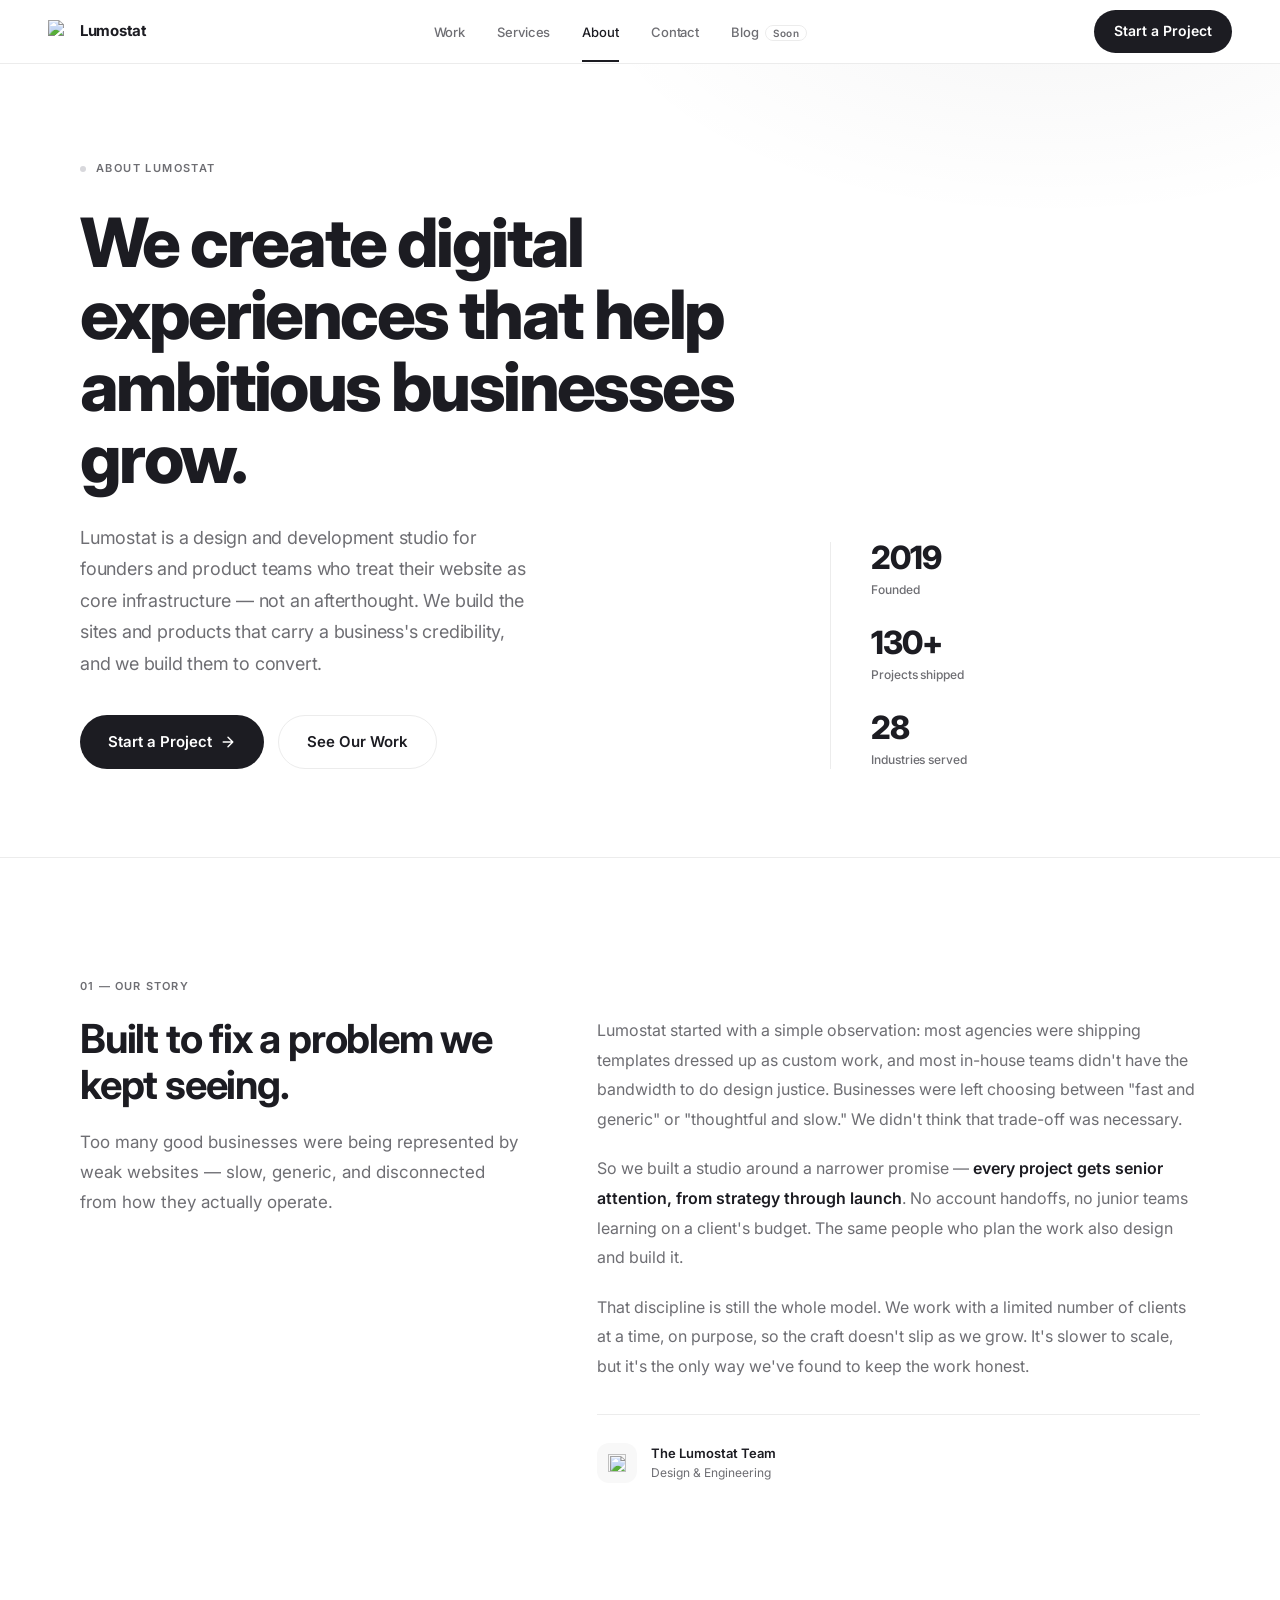
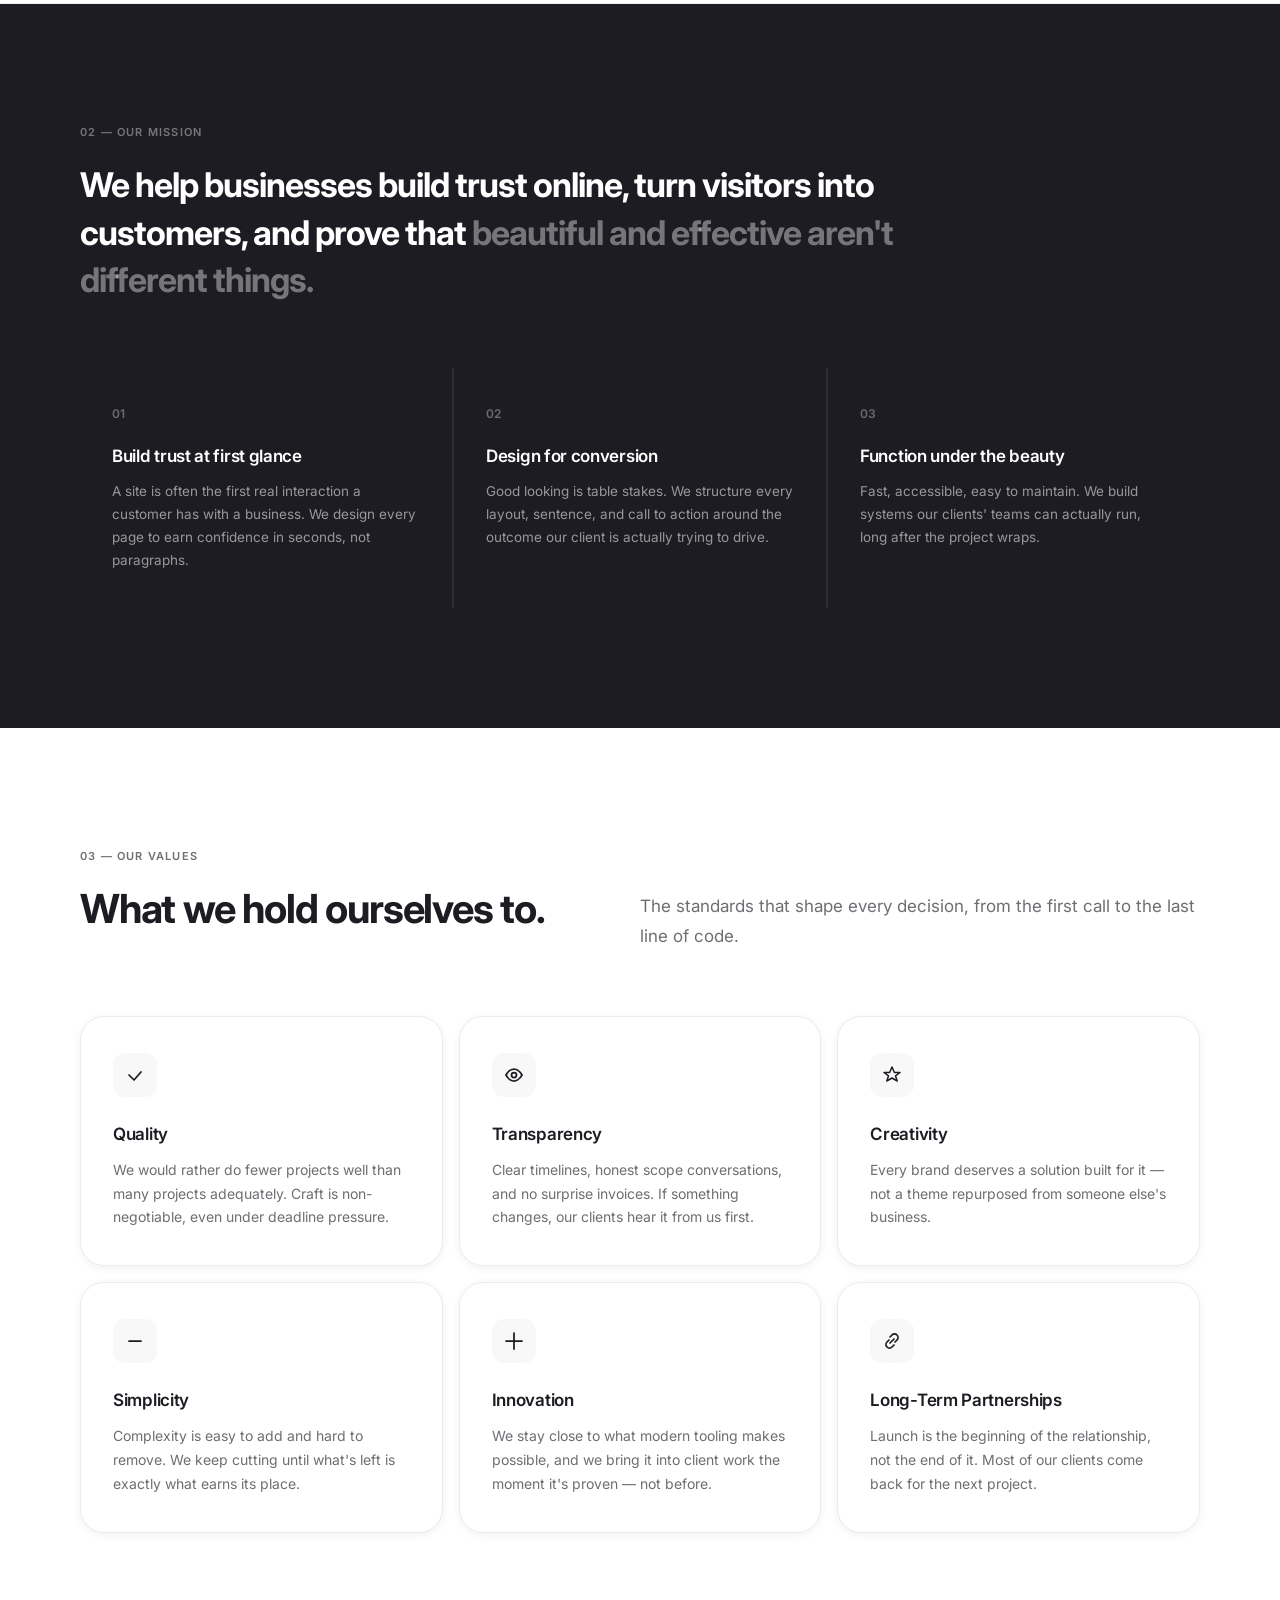
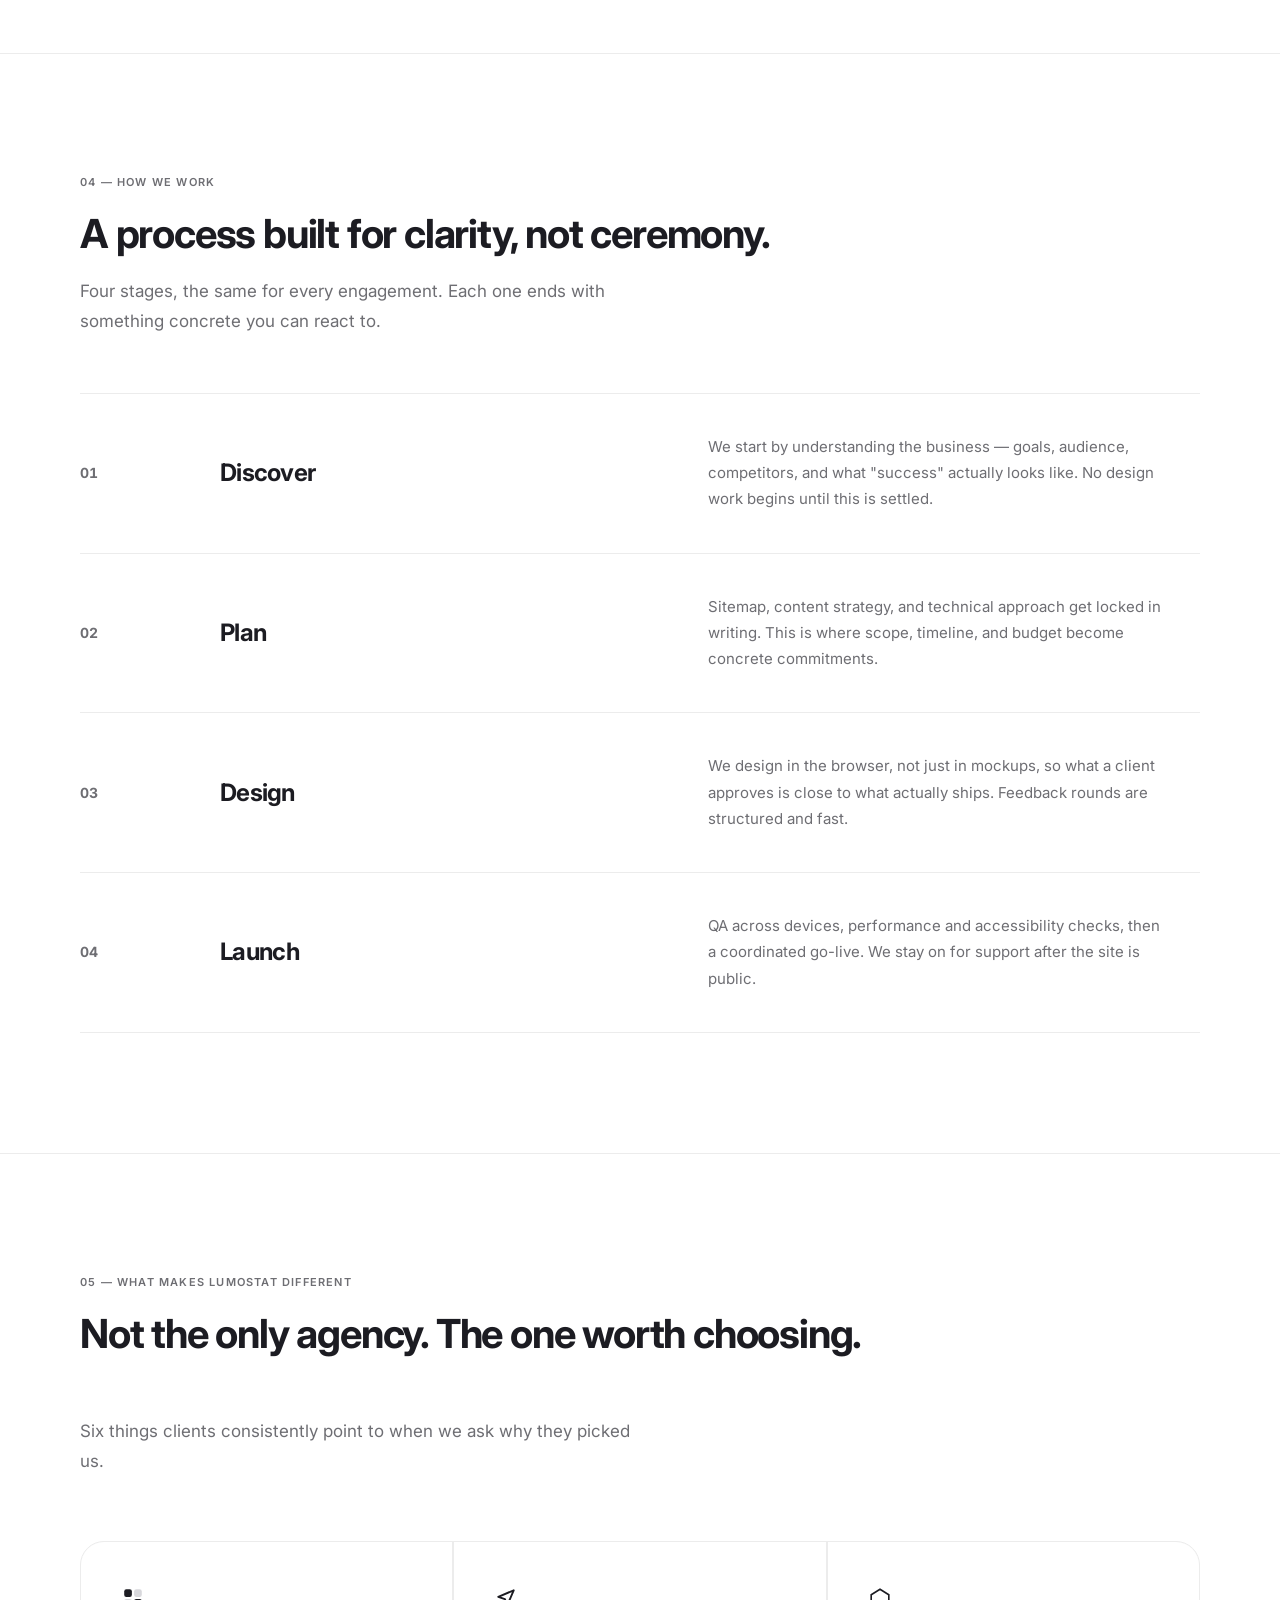
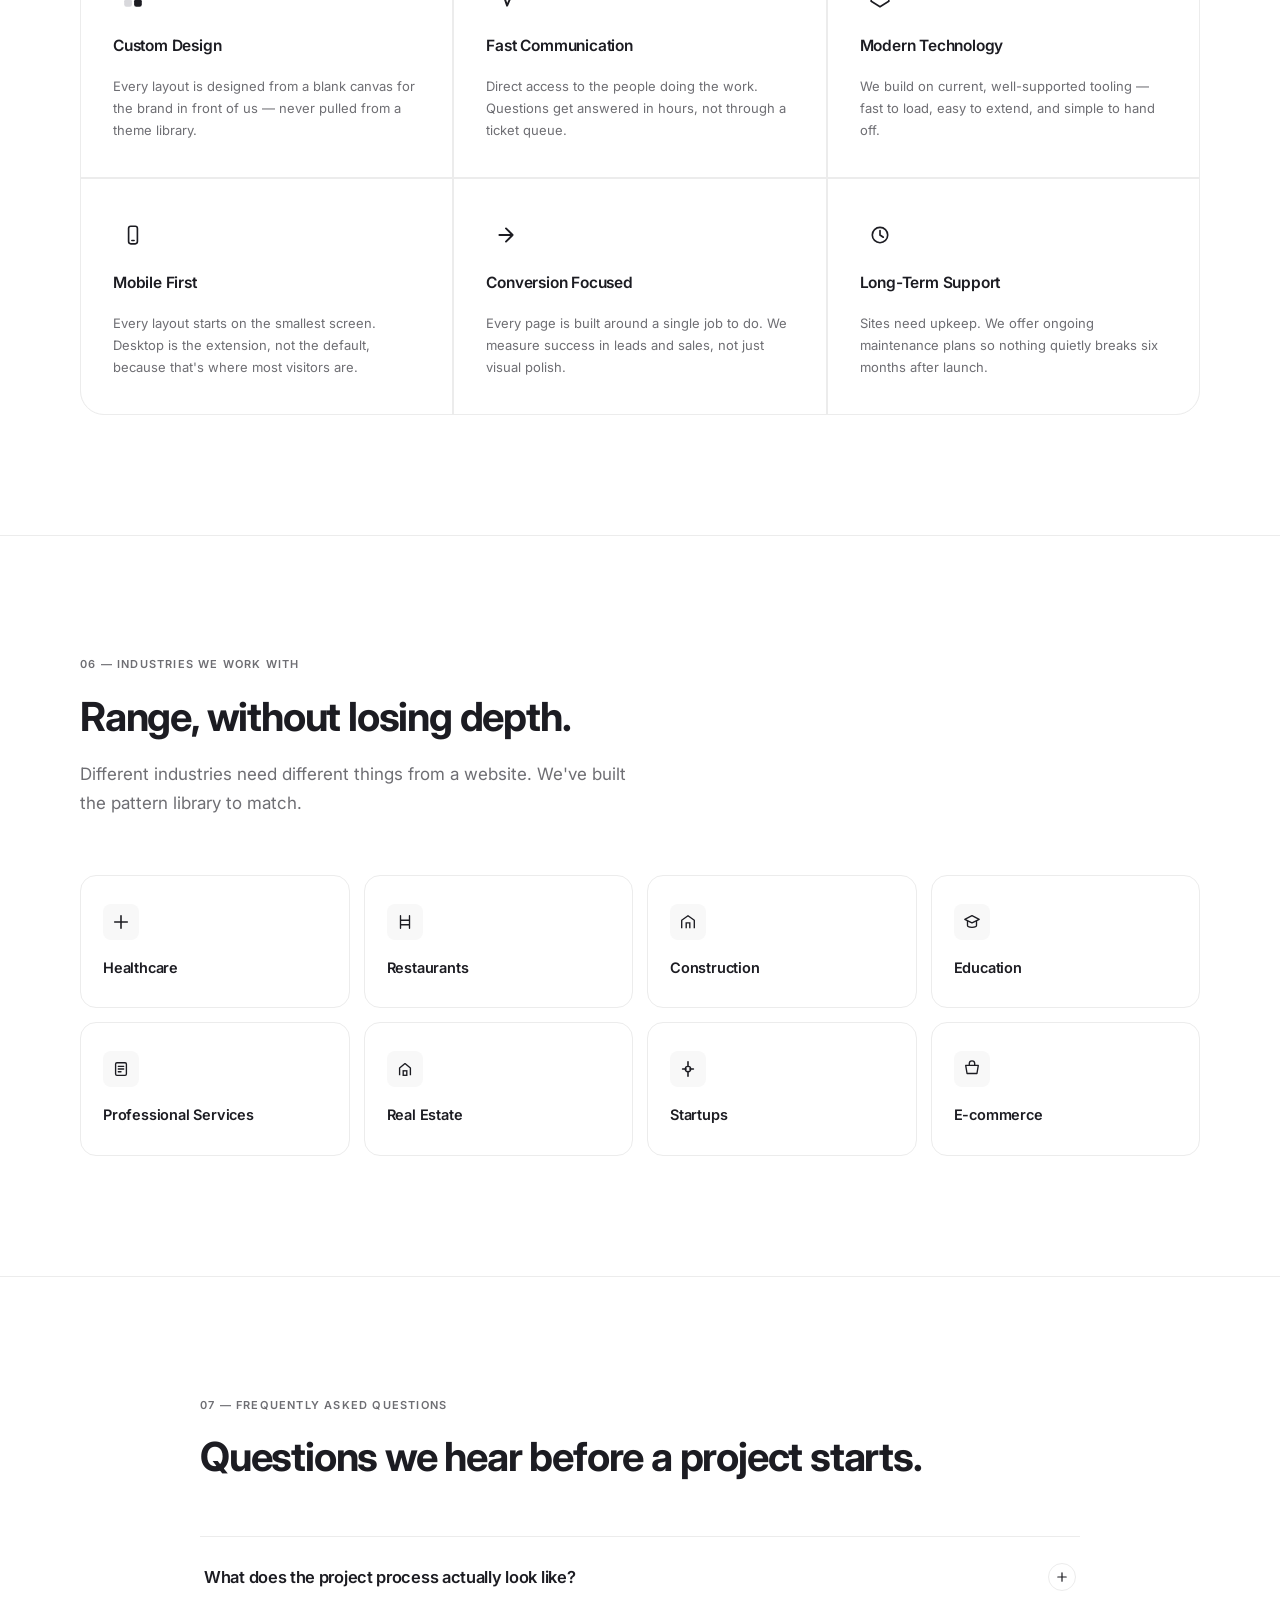
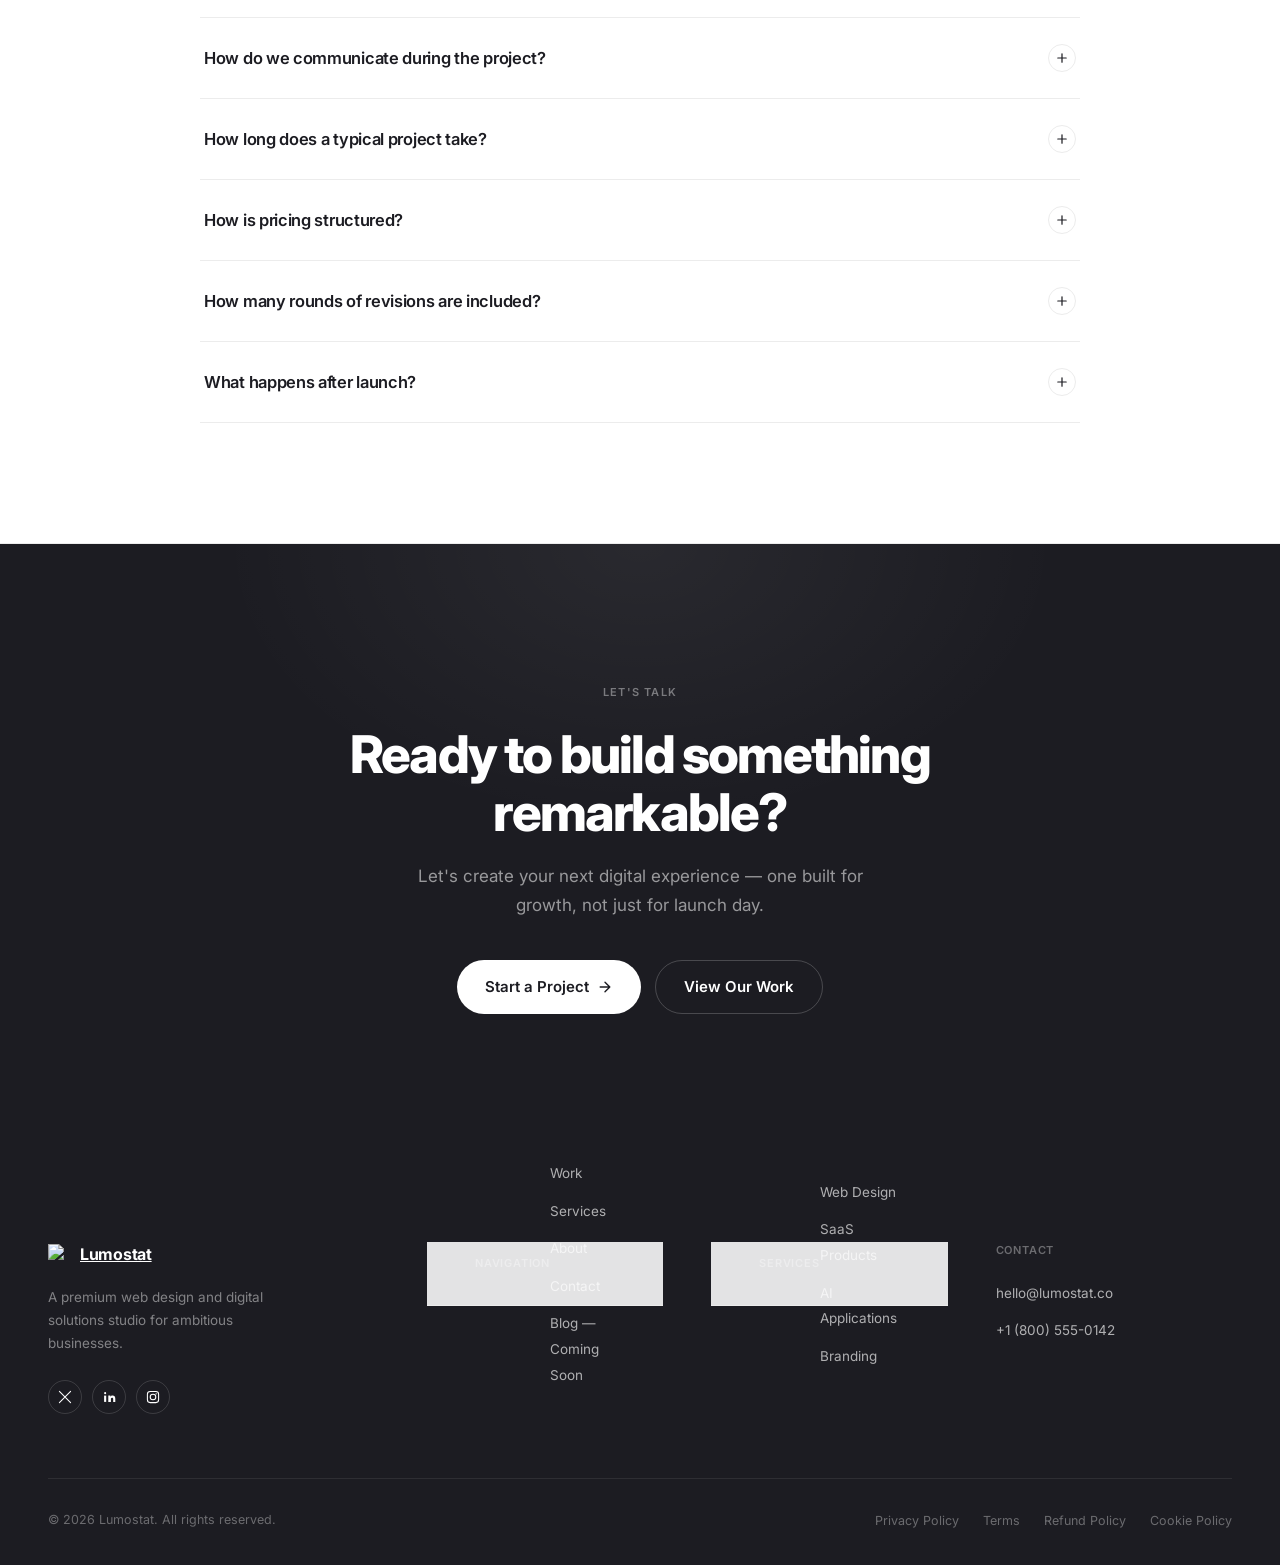
==== about.html @ cc31c692 "Add files via upload" ====
<!DOCTYPE html>
<html lang="en">
<head>
<meta charset="UTF-8">
<meta name="viewport" content="width=device-width, initial-scale=1.0">
<title>About — Lumostat | Digital Design Studio</title>
<meta name="description" content="Lumostat is a premium web design and digital solutions agency. We build custom websites and products for ambitious businesses. Learn who we are and how we work.">
<link rel="preconnect" href="https://fonts.googleapis.com">
<link href="https://fonts.googleapis.com/css2?family=Inter:wght@300;400;500;600;700;800;900&display=swap" rel="stylesheet">
<style>
  /* ============================================================
     DESIGN SYSTEM — shared tokens & base components
     Reused verbatim from the Lumostat brand guide / homepage.
     ============================================================ */
  *, *::before, *::after { box-sizing: border-box; margin: 0; padding: 0; }

  :root {
    --color-primary:    #1C1C22;
    --color-secondary:  #D8D8DC;
    --color-bg:         #FFFFFF;
    --color-surface:    #F8F8F8;
    --color-border:     #ECECEC;
    --color-text-1:     #1C1C22;
    --color-text-2:     #6E6E73;
    --color-success:    #2FA772;
    --color-error:      #E5484D;

    --font: 'Inter', -apple-system, BlinkMacSystemFont, sans-serif;

    --radius-xs:  4px;
    --radius-sm:  8px;
    --radius-md:  12px;
    --radius-lg:  16px;
    --radius-xl:  24px;
    --radius-2xl: 32px;
    --radius-full: 9999px;

    --shadow-xs:  0 1px 2px rgba(0,0,0,.04);
    --shadow-sm:  0 2px 8px rgba(0,0,0,.06);
    --shadow-md:  0 4px 16px rgba(0,0,0,.08);
    --shadow-lg:  0 8px 32px rgba(0,0,0,.10);
    --shadow-xl:  0 16px 48px rgba(0,0,0,.12);
    --shadow-2xl: 0 24px 64px rgba(0,0,0,.14);
  }

  html { scroll-behavior: smooth; }

  @media (prefers-reduced-motion: reduce) {
    html { scroll-behavior: auto; }
    *, *::before, *::after {
      animation-duration: 0.001ms !important;
      animation-iteration-count: 1 !important;
      transition-duration: 0.001ms !important;
      scroll-behavior: auto !important;
    }
  }

  body {
    font-family: var(--font);
    background: var(--color-bg);
    color: var(--color-text-1);
    line-height: 1.6;
    -webkit-font-smoothing: antialiased;
  }

  a { color: inherit; }
  img { max-width: 100%; display: block; }

  :focus-visible {
    outline: 3px solid rgba(28,28,34,.35);
    outline-offset: 3px;
    border-radius: var(--radius-xs);
  }

  .visually-hidden {
    position: absolute; width: 1px; height: 1px;
    padding: 0; margin: -1px; overflow: hidden;
    clip: rect(0,0,0,0); white-space: nowrap; border: 0;
  }

  /* ── NAV ─────────────────────────────────────────── */
  nav {
    position: sticky; top: 0; z-index: 100;
    background: rgba(255,255,255,.88);
    backdrop-filter: saturate(180%) blur(20px);
    -webkit-backdrop-filter: saturate(180%) blur(20px);
    border-bottom: 1px solid var(--color-border);
    padding: 0 48px;
    height: 64px;
    display: flex; align-items: center; justify-content: space-between;
  }
  .nav-inner {
    max-width: 1280px; margin: 0 auto; width: 100%;
    display: flex; align-items: center; justify-content: space-between;
  }
  .nav-brand {
    display: flex; align-items: center; gap: 10px;
    font-size: 15px; font-weight: 700; letter-spacing: -.3px;
    color: var(--color-text-1); text-decoration: none;
  }
  .nav-brand img { width: 22px; height: 22px; }
  .nav-links {
    display: flex; align-items: center; gap: 32px; list-style: none;
  }
  .nav-links a {
    font-size: 13px; font-weight: 500; color: var(--color-text-2);
    text-decoration: none; letter-spacing: -.1px;
    transition: color .15s;
    position: relative;
  }
  .nav-links a:hover { color: var(--color-text-1); }
  .nav-links a.active { color: var(--color-text-1); }
  .nav-links a.active::after {
    content: ''; position: absolute; left: 0; right: 0; bottom: -22px;
    height: 2px; background: var(--color-primary);
  }
  .nav-soon {
    font-size: 10px; font-weight: 600; letter-spacing: .3px;
    color: var(--color-text-2); border: 1px solid var(--color-border);
    border-radius: var(--radius-full); padding: 1px 7px; margin-left: 6px;
    vertical-align: middle;
  }
  .nav-cta { display: flex; align-items: center; gap: 20px; }
  .nav-toggle {
    display: none; width: 40px; height: 40px; border-radius: var(--radius-md);
    border: 1px solid var(--color-border); background: var(--color-bg);
    align-items: center; justify-content: center; cursor: pointer;
  }

  /* ── BUTTONS ─────────────────────────────────────── */
  .btn {
    display: inline-flex; align-items: center; justify-content: center; gap: 8px;
    font-family: var(--font); font-weight: 600; cursor: pointer;
    border: none; text-decoration: none; transition: all .15s;
    white-space: nowrap;
  }
  .btn-lg  { padding: 14px 28px; font-size: 15px; border-radius: var(--radius-full); }
  .btn-md  { padding: 10px 20px; font-size: 14px; border-radius: var(--radius-full); }
  .btn-sm  { padding: 7px 14px;  font-size: 12px; border-radius: var(--radius-full); }

  .btn-primary { background: var(--color-primary); color: #fff; }
  .btn-primary:hover { background: #2e2e36; transform: translateY(-1px); }
  .btn-secondary { background: var(--color-surface); color: var(--color-text-1); border: 1px solid var(--color-border); }
  .btn-secondary:hover { background: var(--color-border); }
  .btn-ghost { background: transparent; color: var(--color-text-1); border: 1px solid var(--color-border); }
  .btn-ghost:hover { background: var(--color-surface); }
  .btn-ghost-white { background: transparent; color: #fff; border: 1px solid rgba(255,255,255,.2); }
  .btn-ghost-white:hover { background: rgba(255,255,255,.08); }
  .btn-white { background: #fff; color: var(--color-primary); }
  .btn-white:hover { background: rgba(255,255,255,.9); transform: translateY(-1px); }
  .btn svg { flex-shrink: 0; transition: transform .15s; }
  .btn:hover svg.arrow { transform: translateX(3px); }

  /* ── SECTION LAYOUT ──────────────────────────────── */
  section {
    padding: 120px 48px;
    border-bottom: 1px solid var(--color-border);
  }
  .section-inner { max-width: 1120px; margin: 0 auto; }
  .section-inner.narrow { max-width: 880px; }

  .section-label {
    font-size: 11px; font-weight: 600; letter-spacing: 1.2px;
    text-transform: uppercase; color: var(--color-text-2);
    margin-bottom: 20px;
    display: flex; align-items: center; gap: 12px;
  }

  .section-title {
    font-size: clamp(28px, 3.6vw, 40px); font-weight: 700; letter-spacing: -1.2px;
    line-height: 1.15; margin-bottom: 20px;
  }
  .section-desc {
    font-size: 17px; color: var(--color-text-2);
    max-width: 560px; line-height: 1.75;
  }

  .section-head {
    display: flex; justify-content: space-between; align-items: flex-end;
    gap: 40px; margin-bottom: 64px; flex-wrap: wrap;
  }

  /* ── REVEAL ANIMATION ────────────────────────────── */
  .reveal {
    opacity: 0; transform: translateY(28px);
    transition: opacity .7s cubic-bezier(.16,1,.3,1), transform .7s cubic-bezier(.16,1,.3,1);
  }
  .reveal.is-visible { opacity: 1; transform: translateY(0); }
  .reveal-delay-1 { transition-delay: .08s; }
  .reveal-delay-2 { transition-delay: .16s; }
  .reveal-delay-3 { transition-delay: .24s; }
  .reveal-delay-4 { transition-delay: .32s; }

  /* ============================================================
     PAGE-SPECIFIC STYLES — about.html
     ============================================================ */

  /* ── HERO ────────────────────────────────────────── */
  .about-hero {
    padding: 96px 48px 88px;
    border-bottom: 1px solid var(--color-border);
    background:
      radial-gradient(720px 360px at 82% -10%, rgba(28,28,34,.045), transparent 65%);
  }
  .about-hero-inner {
    max-width: 1120px; margin: 0 auto;
    display: grid; grid-template-columns: 1.3fr 0.7fr; gap: 64px; align-items: end;
  }
  .about-hero-eyebrow {
    font-size: 11px; font-weight: 600; letter-spacing: 1.4px;
    text-transform: uppercase; color: var(--color-text-2);
    margin-bottom: 28px;
    display: flex; align-items: center; gap: 10px;
  }
  .about-hero-eyebrow .dot {
    width: 6px; height: 6px; border-radius: 50%; background: var(--color-secondary);
  }
  .about-hero-title {
    font-size: clamp(40px, 5.4vw, 68px);
    font-weight: 800; letter-spacing: -2.6px; line-height: 1.06;
    color: var(--color-text-1);
    margin-bottom: 28px;
  }
  .about-hero-sub {
    font-size: 18px; font-weight: 400; color: var(--color-text-2);
    max-width: 460px; line-height: 1.75; letter-spacing: -.2px;
    margin-bottom: 36px;
  }
  .about-hero-cta { display: flex; gap: 14px; flex-wrap: wrap; }
  .about-hero-stats {
    display: flex; flex-direction: column; gap: 28px;
    border-left: 1px solid var(--color-border); padding-left: 40px;
  }
  .about-hero-stat-num {
    font-size: 32px; font-weight: 800; letter-spacing: -1.2px; line-height: 1;
    margin-bottom: 6px;
  }
  .about-hero-stat-label {
    font-size: 12px; color: var(--color-text-2); font-weight: 500; letter-spacing: -.1px;
  }

  /* ── STORY ───────────────────────────────────────── */
  .story-grid {
    display: grid; grid-template-columns: 0.85fr 1.15fr; gap: 72px; align-items: start;
  }
  .story-copy p {
    font-size: 16px; color: var(--color-text-2); line-height: 1.85;
    margin-bottom: 20px;
  }
  .story-copy p:last-child { margin-bottom: 0; }
  .story-copy strong { color: var(--color-text-1); font-weight: 600; }
  .story-signature {
    margin-top: 32px; padding-top: 28px; border-top: 1px solid var(--color-border);
    display: flex; align-items: center; gap: 14px;
  }
  .story-signature-mark {
    width: 40px; height: 40px; border-radius: var(--radius-md);
    background: var(--color-surface); display: flex; align-items: center; justify-content: center;
  }
  .story-signature-mark img { width: 18px; height: 18px; }
  .story-signature-name { font-size: 13px; font-weight: 600; }
  .story-signature-role { font-size: 12px; color: var(--color-text-2); }

  /* ── MISSION ─────────────────────────────────────── */
  .mission-section {
    background: var(--color-primary); color: #fff; border-bottom: none;
  }
  .mission-section .section-label { color: rgba(255,255,255,.4); }
  .mission-section .section-label::after { background: rgba(255,255,255,.12); }
  .mission-statement {
    font-size: clamp(24px, 3vw, 34px); font-weight: 700; letter-spacing: -1px;
    line-height: 1.4; max-width: 880px; margin-bottom: 64px;
  }
  .mission-statement em {
    font-style: normal; color: rgba(255,255,255,.4);
  }
  .mission-pillars {
    display: grid; grid-template-columns: repeat(3, 1fr); gap: 2px;
    background: rgba(255,255,255,.08); border-radius: var(--radius-xl); overflow: hidden;
  }
  .mission-pillar {
    background: #1C1C22; padding: 36px 32px;
  }
  .mission-pillar-num {
    font-size: 12px; font-weight: 600; color: rgba(255,255,255,.35);
    letter-spacing: .4px; margin-bottom: 20px;
  }
  .mission-pillar-title {
    font-size: 17px; font-weight: 600; letter-spacing: -.3px; margin-bottom: 10px;
  }
  .mission-pillar-desc {
    font-size: 13.5px; color: rgba(255,255,255,.55); line-height: 1.7;
  }

  /* ── VALUES ──────────────────────────────────────── */
  .values-grid {
    display: grid; grid-template-columns: repeat(3, 1fr); gap: 16px;
  }
  .value-card {
    background: var(--color-bg);
    border: 1px solid var(--color-border);
    border-radius: var(--radius-xl);
    padding: 36px 32px;
    box-shadow: var(--shadow-sm);
    transition: box-shadow .25s, transform .25s, border-color .25s;
  }
  .value-card:hover {
    box-shadow: var(--shadow-lg);
    transform: translateY(-3px);
    border-color: rgba(28,28,34,.12);
  }
  .value-icon {
    width: 44px; height: 44px; border-radius: var(--radius-md);
    background: var(--color-surface); display: flex; align-items: center;
    justify-content: center; margin-bottom: 24px;
  }
  .value-title { font-size: 17px; font-weight: 600; letter-spacing: -.3px; margin-bottom: 10px; }
  .value-desc { font-size: 14px; color: var(--color-text-2); line-height: 1.7; }

  /* ── PROCESS ─────────────────────────────────────── */
  .process-list {
    display: flex; flex-direction: column;
    border-top: 1px solid var(--color-border);
  }
  .process-step {
    display: grid; grid-template-columns: 100px 1fr 1.1fr; gap: 40px;
    align-items: center;
    padding: 40px 0;
    border-bottom: 1px solid var(--color-border);
  }
  .process-num {
    font-size: 14px; font-weight: 700; color: var(--color-text-2);
    font-variant-numeric: tabular-nums; letter-spacing: -.2px;
  }
  .process-name {
    font-size: 24px; font-weight: 700; letter-spacing: -.7px;
  }
  .process-desc {
    font-size: 15px; color: var(--color-text-2); line-height: 1.75;
    max-width: 460px;
  }

  /* ── DIFFERENTIATORS ─────────────────────────────── */
  .diff-grid {
    display: grid; grid-template-columns: repeat(3, 1fr); gap: 2px;
    background: var(--color-border); border: 1px solid var(--color-border);
    border-radius: var(--radius-xl); overflow: hidden;
  }
  .diff-item {
    background: var(--color-bg); padding: 36px 32px;
    display: flex; flex-direction: column; gap: 16px;
    transition: background .2s;
  }
  .diff-item:hover { background: var(--color-surface); }
  .diff-icon {
    width: 40px; height: 40px; display: flex; align-items: center; justify-content: center;
  }
  .diff-title { font-size: 15.5px; font-weight: 600; letter-spacing: -.2px; }
  .diff-desc { font-size: 13px; color: var(--color-text-2); line-height: 1.7; }

  /* ── INDUSTRIES ──────────────────────────────────── */
  .industries-grid {
    display: grid; grid-template-columns: repeat(4, 1fr); gap: 14px;
  }
  .industry-card {
    border: 1px solid var(--color-border); border-radius: var(--radius-lg);
    padding: 28px 22px; background: var(--color-bg);
    display: flex; flex-direction: column; gap: 16px;
    transition: box-shadow .2s, transform .2s, border-color .2s;
  }
  .industry-card:hover {
    box-shadow: var(--shadow-md); transform: translateY(-2px);
    border-color: rgba(28,28,34,.14);
  }
  .industry-icon {
    width: 36px; height: 36px; display: flex; align-items: center; justify-content: center;
    background: var(--color-surface); border-radius: var(--radius-sm);
  }
  .industry-name { font-size: 14.5px; font-weight: 600; letter-spacing: -.2px; }

  /* ── FAQ ─────────────────────────────────────────── */
  .faq-list {
    border-top: 1px solid var(--color-border);
  }
  .faq-item {
    border-bottom: 1px solid var(--color-border);
  }
  .faq-question {
    width: 100%; text-align: left; background: none; border: none; cursor: pointer;
    font-family: var(--font);
    display: flex; align-items: center; justify-content: space-between; gap: 24px;
    padding: 26px 4px; font-size: 16.5px; font-weight: 600; letter-spacing: -.3px;
    color: var(--color-text-1);
  }
  .faq-icon {
    width: 28px; height: 28px; border-radius: 50%; border: 1px solid var(--color-border);
    display: flex; align-items: center; justify-content: center; flex-shrink: 0;
    transition: transform .3s cubic-bezier(.16,1,.3,1), background .2s;
  }
  .faq-icon svg { transition: transform .3s cubic-bezier(.16,1,.3,1); }
  .faq-item[data-open="true"] .faq-icon { background: var(--color-primary); border-color: var(--color-primary); }
  .faq-item[data-open="true"] .faq-icon svg { transform: rotate(45deg); stroke: #fff; }
  .faq-answer {
    max-height: 0; overflow: hidden;
    transition: max-height .35s cubic-bezier(.16,1,.3,1);
  }
  .faq-answer-inner {
    padding: 0 4px 28px; font-size: 15px; color: var(--color-text-2);
    line-height: 1.8; max-width: 760px;
  }

  /* ── FINAL CTA ───────────────────────────────────── */
  .final-cta {
    background: var(--color-primary); color: #fff;
    border-bottom: none;
    text-align: center;
    padding: 140px 48px;
    position: relative; overflow: hidden;
  }
  .final-cta::before {
    content: '';
    position: absolute; inset: 0;
    background: radial-gradient(600px 400px at 50% 0%, rgba(255,255,255,.06), transparent 70%);
    pointer-events: none;
  }
  .final-cta-inner { max-width: 720px; margin: 0 auto; position: relative; }
  .final-cta-eyebrow {
    font-size: 11px; font-weight: 600; letter-spacing: 1.2px; text-transform: uppercase;
    color: rgba(255,255,255,.4); margin-bottom: 24px;
  }
  .final-cta-title {
    font-size: clamp(32px, 4.6vw, 52px); font-weight: 800; letter-spacing: -1.8px;
    line-height: 1.12; margin-bottom: 20px;
  }
  .final-cta-sub {
    font-size: 17px; color: rgba(255,255,255,.55); line-height: 1.7;
    max-width: 480px; margin: 0 auto 40px;
  }
  .final-cta-actions { display: flex; gap: 14px; justify-content: center; flex-wrap: wrap; }

  /* ── FOOTER ──────────────────────────────────────── */
  footer {
    background: var(--color-primary); color: #fff;
    padding: 88px 48px 32px;
  }
  .footer-inner { max-width: 1280px; margin: 0 auto; }
  .footer-top {
    display: grid; grid-template-columns: 1.4fr repeat(3, 1fr); gap: 48px;
    padding-bottom: 64px; border-bottom: 1px solid rgba(255,255,255,.08);
  }
  .footer-brand-block { display: flex; flex-direction: column; gap: 18px; }
  .footer-brand {
    display: flex; align-items: center; gap: 10px;
    font-size: 16px; font-weight: 700; letter-spacing: -.3px;
  }
  .footer-brand img { width: 22px; height: 22px; }
  .footer-tagline {
    font-size: 13.5px; color: rgba(255,255,255,.45); line-height: 1.7; max-width: 260px;
  }
  .footer-social { display: flex; gap: 10px; margin-top: 8px; }
  .footer-social a {
    width: 34px; height: 34px; border-radius: 50%;
    border: 1px solid rgba(255,255,255,.14);
    display: flex; align-items: center; justify-content: center;
    text-decoration: none; transition: background .15s, border-color .15s;
  }
  .footer-social a:hover { background: rgba(255,255,255,.08); border-color: rgba(255,255,255,.3); }
  .footer-col-title {
    font-size: 11px; font-weight: 600; letter-spacing: .8px; text-transform: uppercase;
    color: rgba(255,255,255,.35); margin-bottom: 20px;
  }
  .footer-col ul { list-style: none; display: flex; flex-direction: column; gap: 12px; }
  .footer-col a {
    font-size: 13.5px; color: rgba(255,255,255,.65); text-decoration: none; transition: color .15s;
  }
  .footer-col a:hover { color: #fff; }
  .footer-bottom {
    padding-top: 28px; display: flex; align-items: center; justify-content: space-between;
    flex-wrap: wrap; gap: 12px;
  }
  .footer-copyright { font-size: 12.5px; color: rgba(255,255,255,.35); }
  .footer-legal { display: flex; gap: 24px; flex-wrap: wrap; list-style: none; }
  .footer-legal a { font-size: 12.5px; color: rgba(255,255,255,.35); text-decoration: none; transition: color .15s; }
  .footer-legal a:hover { color: rgba(255,255,255,.7); }

  /* ── RESPONSIVE ──────────────────────────────────── */
  @media (max-width: 1024px) {
    .about-hero-inner { grid-template-columns: 1fr; gap: 40px; }
    .about-hero-stats {
      flex-direction: row; border-left: none; border-top: 1px solid var(--color-border);
      padding-left: 0; padding-top: 32px; gap: 40px;
    }
    .story-grid { grid-template-columns: 1fr; gap: 40px; }
    .mission-pillars { grid-template-columns: 1fr; }
    .values-grid { grid-template-columns: repeat(2, 1fr); }
    .diff-grid { grid-template-columns: repeat(2, 1fr); }
    .industries-grid { grid-template-columns: repeat(3, 1fr); }
    .process-step { grid-template-columns: 60px 1fr; }
    .process-desc { grid-column: 2 / 3; max-width: none; }
    .footer-top { grid-template-columns: 1fr 1fr; gap: 40px; }
  }

  @media (max-width: 768px) {
    nav { padding: 0 20px; }
    .nav-links { display: none; }
    .nav-toggle { display: flex; }
    .about-hero, section { padding: 64px 20px; }
    .about-hero-stats { flex-direction: column; gap: 24px; }
    .values-grid { grid-template-columns: 1fr; }
    .diff-grid { grid-template-columns: 1fr; }
    .industries-grid { grid-template-columns: repeat(2, 1fr); }
    .section-head { flex-direction: column; align-items: flex-start; gap: 16px; }
    .footer-top { grid-template-columns: 1fr; gap: 40px; }
    .footer-bottom { flex-direction: column; align-items: flex-start; }
    footer { padding: 64px 20px 32px; }
    .final-cta { padding: 88px 20px; }
  }
</style>
</head>
<body>

<!-- ============================================================
     NAV — shared site navigation
     ============================================================ -->
<nav>
  <div class="nav-inner">
    <a class="nav-brand" href="index.html">
      <img src="assets/logo.png" alt="Lumostat">
      Lumostat
    </a>
    <ul class="nav-links">
      <li><a href="work.html">Work</a></li>
      <li><a href="services.html">Services</a></li>
      <li><a href="about.html" class="active">About</a></li>
      <li><a href="contact.html">Contact</a></li>
      <li><a href="#" aria-disabled="true">Blog<span class="nav-soon">Soon</span></a></li>
    </ul>
    <div class="nav-cta">
      <a href="contact.html" class="btn btn-primary btn-md">Start a Project</a>
      <button class="nav-toggle" aria-label="Open menu">
        <svg width="18" height="18" viewBox="0 0 20 20" fill="none"><path d="M3 6h14M3 10h14M3 14h14" stroke="#1C1C22" stroke-width="1.75" stroke-linecap="round"/></svg>
      </button>
    </div>
  </div>
</nav>

<!-- ============================================================
     HERO
     ============================================================ -->
<header class="about-hero">
  <div class="about-hero-inner">
    <div>
      <div class="about-hero-eyebrow reveal is-visible"><span class="dot"></span>About Lumostat</div>
      <h1 class="about-hero-title reveal is-visible reveal-delay-1">We create digital experiences that help ambitious businesses grow.</h1>
      <p class="about-hero-sub reveal is-visible reveal-delay-2">Lumostat is a design and development studio for founders and product teams who treat their website as core infrastructure — not an afterthought. We build the sites and products that carry a business's credibility, and we build them to convert.</p>
      <div class="about-hero-cta reveal is-visible reveal-delay-3">
        <a href="contact.html" class="btn btn-primary btn-lg">
          Start a Project
          <svg class="arrow" width="16" height="16" viewBox="0 0 20 20" fill="none"><path d="M4 10h12M10 4l6 6-6 6" stroke="currentColor" stroke-width="1.75" stroke-linecap="round" stroke-linejoin="round"/></svg>
        </a>
        <a href="work.html" class="btn btn-ghost btn-lg">See Our Work</a>
      </div>
    </div>
    <div class="about-hero-stats reveal is-visible reveal-delay-4">
      <div>
        <div class="about-hero-stat-num">2019</div>
        <div class="about-hero-stat-label">Founded</div>
      </div>
      <div>
        <div class="about-hero-stat-num">130+</div>
        <div class="about-hero-stat-label">Projects shipped</div>
      </div>
      <div>
        <div class="about-hero-stat-num">28</div>
        <div class="about-hero-stat-label">Industries served</div>
      </div>
    </div>
  </div>
</header>

<!-- ============================================================
     OUR STORY
     ============================================================ -->
<section id="story">
  <div class="section-inner">
    <div class="section-label">01 — Our Story</div>
    <div class="story-grid">
      <div>
        <h2 class="section-title reveal">Built to fix a problem we kept seeing.</h2>
        <p class="section-desc reveal reveal-delay-1">Too many good businesses were being represented by weak websites — slow, generic, and disconnected from how they actually operate.</p>
      </div>
      <div class="story-copy reveal reveal-delay-2">
        <p>Lumostat started with a simple observation: most agencies were shipping templates dressed up as custom work, and most in-house teams didn't have the bandwidth to do design justice. Businesses were left choosing between "fast and generic" or "thoughtful and slow." We didn't think that trade-off was necessary.</p>
        <p>So we built a studio around a narrower promise — <strong>every project gets senior attention, from strategy through launch</strong>. No account handoffs, no junior teams learning on a client's budget. The same people who plan the work also design and build it.</p>
        <p>That discipline is still the whole model. We work with a limited number of clients at a time, on purpose, so the craft doesn't slip as we grow. It's slower to scale, but it's the only way we've found to keep the work honest.</p>
        <div class="story-signature">
          <div class="story-signature-mark"><img src="assets/logo.png" alt=""></div>
          <div>
            <div class="story-signature-name">The Lumostat Team</div>
            <div class="story-signature-role">Design & Engineering</div>
          </div>
        </div>
      </div>
    </div>
  </div>
</section>

<!-- ============================================================
     OUR MISSION
     ============================================================ -->
<section id="mission" class="mission-section">
  <div class="section-inner">
    <div class="section-label">02 — Our Mission</div>
    <p class="mission-statement reveal">We help businesses build trust online, turn visitors into customers, and prove that <em>beautiful and effective aren't different things.</em></p>
    <div class="mission-pillars">
      <div class="mission-pillar reveal">
        <div class="mission-pillar-num">01</div>
        <div class="mission-pillar-title">Build trust at first glance</div>
        <div class="mission-pillar-desc">A site is often the first real interaction a customer has with a business. We design every page to earn confidence in seconds, not paragraphs.</div>
      </div>
      <div class="mission-pillar reveal reveal-delay-1">
        <div class="mission-pillar-num">02</div>
        <div class="mission-pillar-title">Design for conversion</div>
        <div class="mission-pillar-desc">Good looking is table stakes. We structure every layout, sentence, and call to action around the outcome our client is actually trying to drive.</div>
      </div>
      <div class="mission-pillar reveal reveal-delay-2">
        <div class="mission-pillar-num">03</div>
        <div class="mission-pillar-title">Function under the beauty</div>
        <div class="mission-pillar-desc">Fast, accessible, easy to maintain. We build systems our clients' teams can actually run, long after the project wraps.</div>
      </div>
    </div>
  </div>
</section>

<!-- ============================================================
     OUR VALUES
     ============================================================ -->
<section id="values">
  <div class="section-inner">
    <div class="section-head">
      <div>
        <div class="section-label">03 — Our Values</div>
        <h2 class="section-title reveal">What we hold ourselves to.</h2>
      </div>
      <p class="section-desc reveal reveal-delay-1">The standards that shape every decision, from the first call to the last line of code.</p>
    </div>
    <div class="values-grid">
      <div class="value-card reveal">
        <div class="value-icon"><svg width="20" height="20" viewBox="0 0 20 20" fill="none"><path d="M4 10l5 5 7-8" stroke="#1C1C22" stroke-width="1.75" stroke-linecap="round" stroke-linejoin="round"/></svg></div>
        <div class="value-title">Quality</div>
        <div class="value-desc">We would rather do fewer projects well than many projects adequately. Craft is non-negotiable, even under deadline pressure.</div>
      </div>
      <div class="value-card reveal reveal-delay-1">
        <div class="value-icon"><svg width="20" height="20" viewBox="0 0 20 20" fill="none"><path d="M2 10s3-6 8-6 8 6 8 6-3 6-8 6-8-6-8-6z" stroke="#1C1C22" stroke-width="1.75"/><circle cx="10" cy="10" r="2.5" stroke="#1C1C22" stroke-width="1.75"/></svg></div>
        <div class="value-title">Transparency</div>
        <div class="value-desc">Clear timelines, honest scope conversations, and no surprise invoices. If something changes, our clients hear it from us first.</div>
      </div>
      <div class="value-card reveal reveal-delay-2">
        <div class="value-icon"><svg width="20" height="20" viewBox="0 0 20 20" fill="none"><path d="M10 2l2.4 5.5H18l-4.5 3.3 1.7 5.2L10 13l-5.2 3 1.7-5.2L2 7.5h5.6L10 2z" stroke="#1C1C22" stroke-width="1.5" stroke-linejoin="round"/></svg></div>
        <div class="value-title">Creativity</div>
        <div class="value-desc">Every brand deserves a solution built for it — not a theme repurposed from someone else's business.</div>
      </div>
      <div class="value-card reveal">
        <div class="value-icon"><svg width="20" height="20" viewBox="0 0 20 20" fill="none"><path d="M4 10h12" stroke="#1C1C22" stroke-width="1.75" stroke-linecap="round"/></svg></div>
        <div class="value-title">Simplicity</div>
        <div class="value-desc">Complexity is easy to add and hard to remove. We keep cutting until what's left is exactly what earns its place.</div>
      </div>
      <div class="value-card reveal reveal-delay-1">
        <div class="value-icon"><svg width="20" height="20" viewBox="0 0 20 20" fill="none"><path d="M10 2v16M2 10h16" stroke="#1C1C22" stroke-width="1.75" stroke-linecap="round"/></svg></div>
        <div class="value-title">Innovation</div>
        <div class="value-desc">We stay close to what modern tooling makes possible, and we bring it into client work the moment it's proven — not before.</div>
      </div>
      <div class="value-card reveal reveal-delay-2">
        <div class="value-icon"><svg width="20" height="20" viewBox="0 0 20 20" fill="none"><path d="M8 12l4-4M7 9l-2 2a3.5 3.5 0 005 5l2-2M13 11l2-2a3.5 3.5 0 00-5-5L8 6" stroke="#1C1C22" stroke-width="1.75" stroke-linecap="round"/></svg></div>
        <div class="value-title">Long-Term Partnerships</div>
        <div class="value-desc">Launch is the beginning of the relationship, not the end of it. Most of our clients come back for the next project.</div>
      </div>
    </div>
  </div>
</section>

<!-- ============================================================
     HOW WE WORK
     ============================================================ -->
<section id="process">
  <div class="section-inner">
    <div class="section-label">04 — How We Work</div>
    <h2 class="section-title reveal">A process built for clarity, not ceremony.</h2>
    <p class="section-desc reveal reveal-delay-1" style="margin-bottom:56px;">Four stages, the same for every engagement. Each one ends with something concrete you can react to.</p>

    <div class="process-list">
      <div class="process-step reveal">
        <div class="process-num">01</div>
        <div class="process-name">Discover</div>
        <div class="process-desc">We start by understanding the business — goals, audience, competitors, and what "success" actually looks like. No design work begins until this is settled.</div>
      </div>
      <div class="process-step reveal reveal-delay-1">
        <div class="process-num">02</div>
        <div class="process-name">Plan</div>
        <div class="process-desc">Sitemap, content strategy, and technical approach get locked in writing. This is where scope, timeline, and budget become concrete commitments.</div>
      </div>
      <div class="process-step reveal reveal-delay-2">
        <div class="process-num">03</div>
        <div class="process-name">Design</div>
        <div class="process-desc">We design in the browser, not just in mockups, so what a client approves is close to what actually ships. Feedback rounds are structured and fast.</div>
      </div>
      <div class="process-step reveal reveal-delay-3">
        <div class="process-num">04</div>
        <div class="process-name">Launch</div>
        <div class="process-desc">QA across devices, performance and accessibility checks, then a coordinated go-live. We stay on for support after the site is public.</div>
      </div>
    </div>
  </div>
</section>

<!-- ============================================================
     WHAT MAKES US DIFFERENT
     ============================================================ -->
<section id="different">
  <div class="section-inner">
    <div class="section-head">
      <div>
        <div class="section-label">05 — What Makes Lumostat Different</div>
        <h2 class="section-title reveal">Not the only agency. The one worth choosing.</h2>
      </div>
      <p class="section-desc reveal reveal-delay-1">Six things clients consistently point to when we ask why they picked us.</p>
    </div>

    <div class="diff-grid">
      <div class="diff-item reveal">
        <div class="diff-icon"><svg width="22" height="22" viewBox="0 0 20 20" fill="none"><rect x="2" y="2" width="7" height="7" rx="2" fill="#1C1C22"/><rect x="11" y="2" width="7" height="7" rx="2" fill="#D8D8DC"/><rect x="2" y="11" width="7" height="7" rx="2" fill="#D8D8DC"/><rect x="11" y="11" width="7" height="7" rx="2" fill="#1C1C22"/></svg></div>
        <div class="diff-title">Custom Design</div>
        <div class="diff-desc">Every layout is designed from a blank canvas for the brand in front of us — never pulled from a theme library.</div>
      </div>
      <div class="diff-item reveal reveal-delay-1">
        <div class="diff-icon"><svg width="22" height="22" viewBox="0 0 20 20" fill="none"><path d="M17 3L3 9l6 2 2 6 6-14z" stroke="#1C1C22" stroke-width="1.75" stroke-linejoin="round"/></svg></div>
        <div class="diff-title">Fast Communication</div>
        <div class="diff-desc">Direct access to the people doing the work. Questions get answered in hours, not through a ticket queue.</div>
      </div>
      <div class="diff-item reveal reveal-delay-2">
        <div class="diff-icon"><svg width="22" height="22" viewBox="0 0 20 20" fill="none"><path d="M10 2L18 7v6l-8 5-8-5V7l8-5z" stroke="#1C1C22" stroke-width="1.5" fill="none"/></svg></div>
        <div class="diff-title">Modern Technology</div>
        <div class="diff-desc">We build on current, well-supported tooling — fast to load, easy to extend, and simple to hand off.</div>
      </div>
      <div class="diff-item reveal">
        <div class="diff-icon"><svg width="22" height="22" viewBox="0 0 20 20" fill="none"><rect x="6" y="2" width="8" height="16" rx="2" stroke="#1C1C22" stroke-width="1.5"/><path d="M9 15h2" stroke="#1C1C22" stroke-width="1.5" stroke-linecap="round"/></svg></div>
        <div class="diff-title">Mobile First</div>
        <div class="diff-desc">Every layout starts on the smallest screen. Desktop is the extension, not the default, because that's where most visitors are.</div>
      </div>
      <div class="diff-item reveal reveal-delay-1">
        <div class="diff-icon"><svg width="22" height="22" viewBox="0 0 20 20" fill="none"><path d="M4 10h12M10 4l6 6-6 6" stroke="#1C1C22" stroke-width="1.75" stroke-linecap="round" stroke-linejoin="round"/></svg></div>
        <div class="diff-title">Conversion Focused</div>
        <div class="diff-desc">Every page is built around a single job to do. We measure success in leads and sales, not just visual polish.</div>
      </div>
      <div class="diff-item reveal reveal-delay-2">
        <div class="diff-icon"><svg width="22" height="22" viewBox="0 0 20 20" fill="none"><circle cx="10" cy="10" r="7" stroke="#1C1C22" stroke-width="1.5"/><path d="M10 6v4l3 2" stroke="#1C1C22" stroke-width="1.5" stroke-linecap="round"/></svg></div>
        <div class="diff-title">Long-Term Support</div>
        <div class="diff-desc">Sites need upkeep. We offer ongoing maintenance plans so nothing quietly breaks six months after launch.</div>
      </div>
    </div>
  </div>
</section>

<!-- ============================================================
     INDUSTRIES
     ============================================================ -->
<section id="industries">
  <div class="section-inner">
    <div class="section-label">06 — Industries We Work With</div>
    <h2 class="section-title reveal">Range, without losing depth.</h2>
    <p class="section-desc reveal reveal-delay-1" style="margin-bottom:56px;">Different industries need different things from a website. We've built the pattern library to match.</p>

    <div class="industries-grid">
      <div class="industry-card reveal">
        <div class="industry-icon"><svg width="18" height="18" viewBox="0 0 20 20" fill="none"><path d="M10 3v14M3 10h14" stroke="#1C1C22" stroke-width="1.75" stroke-linecap="round"/></svg></div>
        <div class="industry-name">Healthcare</div>
      </div>
      <div class="industry-card reveal reveal-delay-1">
        <div class="industry-icon"><svg width="18" height="18" viewBox="0 0 20 20" fill="none"><path d="M5 3v14M15 3v14M5 8h10M5 13h10" stroke="#1C1C22" stroke-width="1.5" stroke-linecap="round"/></svg></div>
        <div class="industry-name">Restaurants</div>
      </div>
      <div class="industry-card reveal reveal-delay-2">
        <div class="industry-icon"><svg width="18" height="18" viewBox="0 0 20 20" fill="none"><path d="M3 17V8l7-5 7 5v9" stroke="#1C1C22" stroke-width="1.5" stroke-linejoin="round"/><path d="M8 17v-6h4v6" stroke="#1C1C22" stroke-width="1.5"/></svg></div>
        <div class="industry-name">Construction</div>
      </div>
      <div class="industry-card reveal reveal-delay-3">
        <div class="industry-icon"><svg width="18" height="18" viewBox="0 0 20 20" fill="none"><path d="M2 7l8-4 8 4-8 4-8-4z" stroke="#1C1C22" stroke-width="1.5" stroke-linejoin="round"/><path d="M5 9v5c0 1.1 2.2 2 5 2s5-.9 5-2V9" stroke="#1C1C22" stroke-width="1.5"/></svg></div>
        <div class="industry-name">Education</div>
      </div>
      <div class="industry-card reveal">
        <div class="industry-icon"><svg width="18" height="18" viewBox="0 0 20 20" fill="none"><rect x="4" y="3" width="12" height="14" rx="1.5" stroke="#1C1C22" stroke-width="1.5"/><path d="M7 7h6M7 10h6M7 13h3" stroke="#1C1C22" stroke-width="1.5" stroke-linecap="round"/></svg></div>
        <div class="industry-name">Professional Services</div>
      </div>
      <div class="industry-card reveal reveal-delay-1">
        <div class="industry-icon"><svg width="18" height="18" viewBox="0 0 20 20" fill="none"><path d="M4 17V9l6-5 6 5v8" stroke="#1C1C22" stroke-width="1.5" stroke-linejoin="round"/><rect x="8" y="12" width="4" height="5" stroke="#1C1C22" stroke-width="1.5"/></svg></div>
        <div class="industry-name">Real Estate</div>
      </div>
      <div class="industry-card reveal reveal-delay-2">
        <div class="industry-icon"><svg width="18" height="18" viewBox="0 0 20 20" fill="none"><path d="M10 2v4M10 14v4M4 10h4M12 10h4" stroke="#1C1C22" stroke-width="1.75" stroke-linecap="round"/><circle cx="10" cy="10" r="3" stroke="#1C1C22" stroke-width="1.5"/></svg></div>
        <div class="industry-name">Startups</div>
      </div>
      <div class="industry-card reveal reveal-delay-3">
        <div class="industry-icon"><svg width="18" height="18" viewBox="0 0 20 20" fill="none"><path d="M3 6h14l-1.5 9h-11L3 6z" stroke="#1C1C22" stroke-width="1.5" stroke-linejoin="round"/><path d="M7 6V4a3 3 0 016 0v2" stroke="#1C1C22" stroke-width="1.5"/></svg></div>
        <div class="industry-name">E-commerce</div>
      </div>
    </div>
  </div>
</section>

<!-- ============================================================
     FAQ
     ============================================================ -->
<section id="faq">
  <div class="section-inner narrow">
    <div class="section-label">07 — Frequently Asked Questions</div>
    <h2 class="section-title reveal" style="margin-bottom:56px;">Questions we hear before a project starts.</h2>

    <div class="faq-list">
      <div class="faq-item reveal" data-open="false">
        <button class="faq-question" aria-expanded="false">
          What does the project process actually look like?
          <span class="faq-icon"><svg width="14" height="14" viewBox="0 0 20 20" fill="none"><path d="M10 4v12M4 10h12" stroke="#1C1C22" stroke-width="1.75" stroke-linecap="round"/></svg></span>
        </button>
        <div class="faq-answer">
          <div class="faq-answer-inner">We follow the four-stage process outlined above: Discover, Plan, Design, Launch. You'll always know which stage a project is in and what's due next — we send a simple written plan at kickoff so nothing is ambiguous.</div>
        </div>
      </div>

      <div class="faq-item reveal" data-open="false">
        <button class="faq-question" aria-expanded="false">
          How do we communicate during the project?
          <span class="faq-icon"><svg width="14" height="14" viewBox="0 0 20 20" fill="none"><path d="M10 4v12M4 10h12" stroke="#1C1C22" stroke-width="1.75" stroke-linecap="round"/></svg></span>
        </button>
        <div class="faq-answer">
          <div class="faq-answer-inner">You'll have a shared channel with your project lead and weekly async updates. No layers of account managers relaying messages — you talk directly to the people building your site.</div>
        </div>
      </div>

      <div class="faq-item reveal" data-open="false">
        <button class="faq-question" aria-expanded="false">
          How long does a typical project take?
          <span class="faq-icon"><svg width="14" height="14" viewBox="0 0 20 20" fill="none"><path d="M10 4v12M4 10h12" stroke="#1C1C22" stroke-width="1.75" stroke-linecap="round"/></svg></span>
        </button>
        <div class="faq-answer">
          <div class="faq-answer-inner">Most marketing sites take 4–6 weeks from kickoff to launch. Larger product builds run 8–14 weeks depending on scope. You'll get a firm timeline once we've scoped the work in the Plan stage.</div>
        </div>
      </div>

      <div class="faq-item reveal" data-open="false">
        <button class="faq-question" aria-expanded="false">
          How is pricing structured?
          <span class="faq-icon"><svg width="14" height="14" viewBox="0 0 20 20" fill="none"><path d="M10 4v12M4 10h12" stroke="#1C1C22" stroke-width="1.75" stroke-linecap="round"/></svg></span>
        </button>
        <div class="faq-answer">
          <div class="faq-answer-inner">Fixed project pricing, agreed before work begins — no hourly billing surprises. Pricing depends on scope and complexity; most engagements start at $8,000. We'll give you a firm number after the discovery call.</div>
        </div>
      </div>

      <div class="faq-item reveal" data-open="false">
        <button class="faq-question" aria-expanded="false">
          How many rounds of revisions are included?
          <span class="faq-icon"><svg width="14" height="14" viewBox="0 0 20 20" fill="none"><path d="M10 4v12M4 10h12" stroke="#1C1C22" stroke-width="1.75" stroke-linecap="round"/></svg></span>
        </button>
        <div class="faq-answer">
          <div class="faq-answer-inner">Two structured feedback rounds are built into the Design stage. In practice, most projects need fewer because we design in the browser and share progress early and often.</div>
        </div>
      </div>

      <div class="faq-item reveal" data-open="false">
        <button class="faq-question" aria-expanded="false">
          What happens after launch?
          <span class="faq-icon"><svg width="14" height="14" viewBox="0 0 20 20" fill="none"><path d="M10 4v12M4 10h12" stroke="#1C1C22" stroke-width="1.75" stroke-linecap="round"/></svg></span>
        </button>
        <div class="faq-answer">
          <div class="faq-answer-inner">Every project includes a 30-day launch warranty covering fixes at no cost. Beyond that, we offer monthly support plans for updates, monitoring, and small feature additions.</div>
        </div>
      </div>
    </div>
  </div>
</section>

<!-- ============================================================
     FINAL CTA
     ============================================================ -->
<section class="final-cta">
  <div class="final-cta-inner">
    <div class="final-cta-eyebrow reveal">Let's Talk</div>
    <h2 class="final-cta-title reveal reveal-delay-1">Ready to build something remarkable?</h2>
    <p class="final-cta-sub reveal reveal-delay-2">Let's create your next digital experience — one built for growth, not just for launch day.</p>
    <div class="final-cta-actions reveal reveal-delay-3">
      <a href="contact.html" class="btn btn-white btn-lg">
        Start a Project
        <svg class="arrow" width="16" height="16" viewBox="0 0 20 20" fill="none"><path d="M4 10h12M10 4l6 6-6 6" stroke="currentColor" stroke-width="1.75" stroke-linecap="round" stroke-linejoin="round"/></svg>
      </a>
      <a href="work.html" class="btn btn-ghost-white btn-lg">View Our Work</a>
    </div>
  </div>
</section>

<!-- ============================================================
     FOOTER — shared site footer
     ============================================================ -->
<footer>
  <div class="footer-inner">
    <div class="footer-top">
      <div class="footer-brand-block">
        <a class="footer-brand" href="index.html">
          <img src="assets/logo.png" alt="Lumostat">
          Lumostat
        </a>
        <p class="footer-tagline">A premium web design and digital solutions studio for ambitious businesses.</p>
        <div class="footer-social">
          <a href="#" aria-label="Lumostat on X">
            <svg width="14" height="14" viewBox="0 0 20 20" fill="none"><path d="M2 2l16 16M18 2L2 18" stroke="#fff" stroke-width="1.5" stroke-linecap="round"/></svg>
          </a>
          <a href="#" aria-label="Lumostat on LinkedIn">
            <svg width="14" height="14" viewBox="0 0 20 20" fill="none"><rect x="3" y="8" width="3" height="9" fill="#fff"/><circle cx="4.5" cy="4.5" r="1.5" fill="#fff"/><path d="M9 8h3v1.5c.6-1 1.7-1.7 3.2-1.7 2.4 0 3.8 1.6 3.8 4.6V17h-3v-4c0-1.2-.4-2-1.6-2-.9 0-1.4.6-1.6 1.2-.1.2-.1.5-.1.8v4H9V8z" fill="#fff"/></svg>
          </a>
          <a href="#" aria-label="Lumostat on Instagram">
            <svg width="14" height="14" viewBox="0 0 20 20" fill="none"><rect x="2" y="2" width="16" height="16" rx="4" stroke="#fff" stroke-width="1.5"/><circle cx="10" cy="10" r="4" stroke="#fff" stroke-width="1.5"/><circle cx="14.5" cy="5.5" r="1" fill="#fff"/></svg>
          </a>
        </div>
      </div>

      <nav class="footer-col" aria-label="Navigation">
        <div class="footer-col-title">Navigation</div>
        <ul>
          <li><a href="work.html">Work</a></li>
          <li><a href="services.html">Services</a></li>
          <li><a href="about.html">About</a></li>
          <li><a href="contact.html">Contact</a></li>
          <li><a href="#" aria-disabled="true">Blog — Coming Soon</a></li>
        </ul>
      </nav>

      <nav class="footer-col" aria-label="Services">
        <div class="footer-col-title">Services</div>
        <ul>
          <li><a href="services.html#web-design">Web Design</a></li>
          <li><a href="services.html#saas">SaaS Products</a></li>
          <li><a href="services.html#ai">AI Applications</a></li>
          <li><a href="services.html#branding">Branding</a></li>
        </ul>
      </nav>

      <div class="footer-col">
        <div class="footer-col-title">Contact</div>
        <ul>
          <li><a href="mailto:hello@lumostat.co">hello@lumostat.co</a></li>
          <li><a href="tel:+18005550142">+1 (800) 555-0142</a></li>
        </ul>
      </div>
    </div>

    <div class="footer-bottom">
      <div class="footer-copyright">© 2026 Lumostat. All rights reserved.</div>
      <ul class="footer-legal">
        <li><a href="privacy.html">Privacy Policy</a></li>
        <li><a href="terms.html">Terms</a></li>
        <li><a href="refund-policy.html">Refund Policy</a></li>
        <li><a href="cookie-policy.html">Cookie Policy</a></li>
      </ul>
    </div>
  </div>
</footer>

<script>
  /* ============================================================
     SCROLL REVEAL
     Fades and lifts sections into view as the user scrolls.
     Respects prefers-reduced-motion by short-circuiting the observer.
     ============================================================ */
  (function () {
    var prefersReduced = window.matchMedia('(prefers-reduced-motion: reduce)').matches;
    var revealEls = document.querySelectorAll('.reveal');

    if (prefersReduced || !('IntersectionObserver' in window)) {
      revealEls.forEach(function (el) { el.classList.add('is-visible'); });
      return;
    }

    var observer = new IntersectionObserver(function (entries) {
      entries.forEach(function (entry) {
        if (entry.isIntersecting) {
          entry.target.classList.add('is-visible');
          observer.unobserve(entry.target);
        }
      });
    }, { threshold: 0.12, rootMargin: '0px 0px -60px 0px' });

    revealEls.forEach(function (el) { observer.observe(el); });
  })();

  /* ============================================================
     FAQ ACCORDION
     Single-panel expand/collapse with animated max-height.
     ============================================================ */
  (function () {
    var items = document.querySelectorAll('.faq-item');

    items.forEach(function (item) {
      var question = item.querySelector('.faq-question');
      var answer = item.querySelector('.faq-answer');

      question.addEventListener('click', function () {
        var isOpen = item.getAttribute('data-open') === 'true';

        // Close all other panels for a clean single-open accordion.
        items.forEach(function (other) {
          if (other !== item) {
            other.setAttribute('data-open', 'false');
            other.querySelector('.faq-question').setAttribute('aria-expanded', 'false');
            other.querySelector('.faq-answer').style.maxHeight = null;
          }
        });

        if (isOpen) {
          item.setAttribute('data-open', 'false');
          question.setAttribute('aria-expanded', 'false');
          answer.style.maxHeight = null;
        } else {
          item.setAttribute('data-open', 'true');
          question.setAttribute('aria-expanded', 'true');
          answer.style.maxHeight = answer.scrollHeight + 'px';
        }
      });
    });
  })();

  /* ============================================================
     MOBILE NAV TOGGLE
     ============================================================ */
  (function () {
    var toggle = document.querySelector('.nav-toggle');
    var links = document.querySelector('.nav-links');
    if (!toggle || !links) return;

    toggle.addEventListener('click', function () {
      var isOpen = links.style.display === 'flex';
      if (isOpen) {
        links.style.display = 'none';
      } else {
        links.style.cssText = 'display:flex;position:absolute;top:64px;left:0;right:0;background:#fff;flex-direction:column;padding:24px 20px;gap:20px;border-bottom:1px solid #ECECEC;box-shadow:0 8px 32px rgba(0,0,0,.08);';
      }
    });
  })();
</script>

</body>
</html>
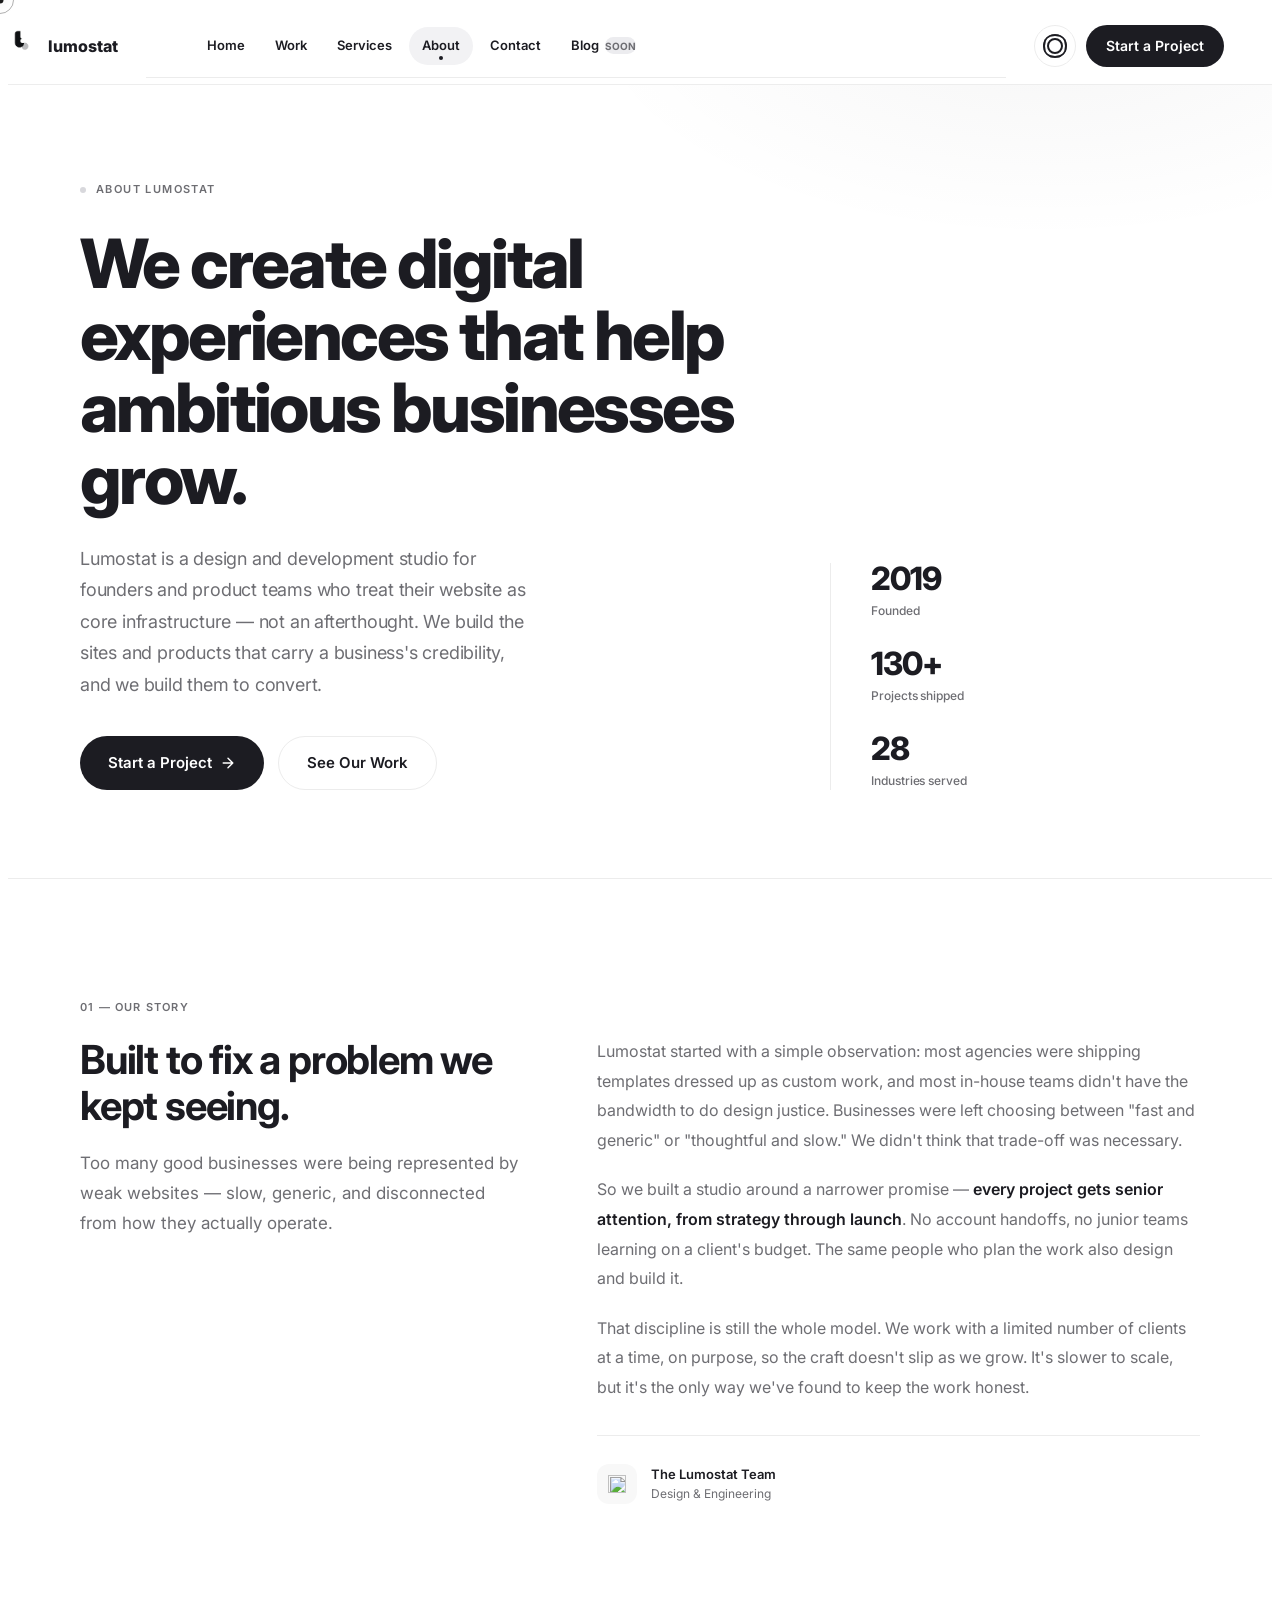
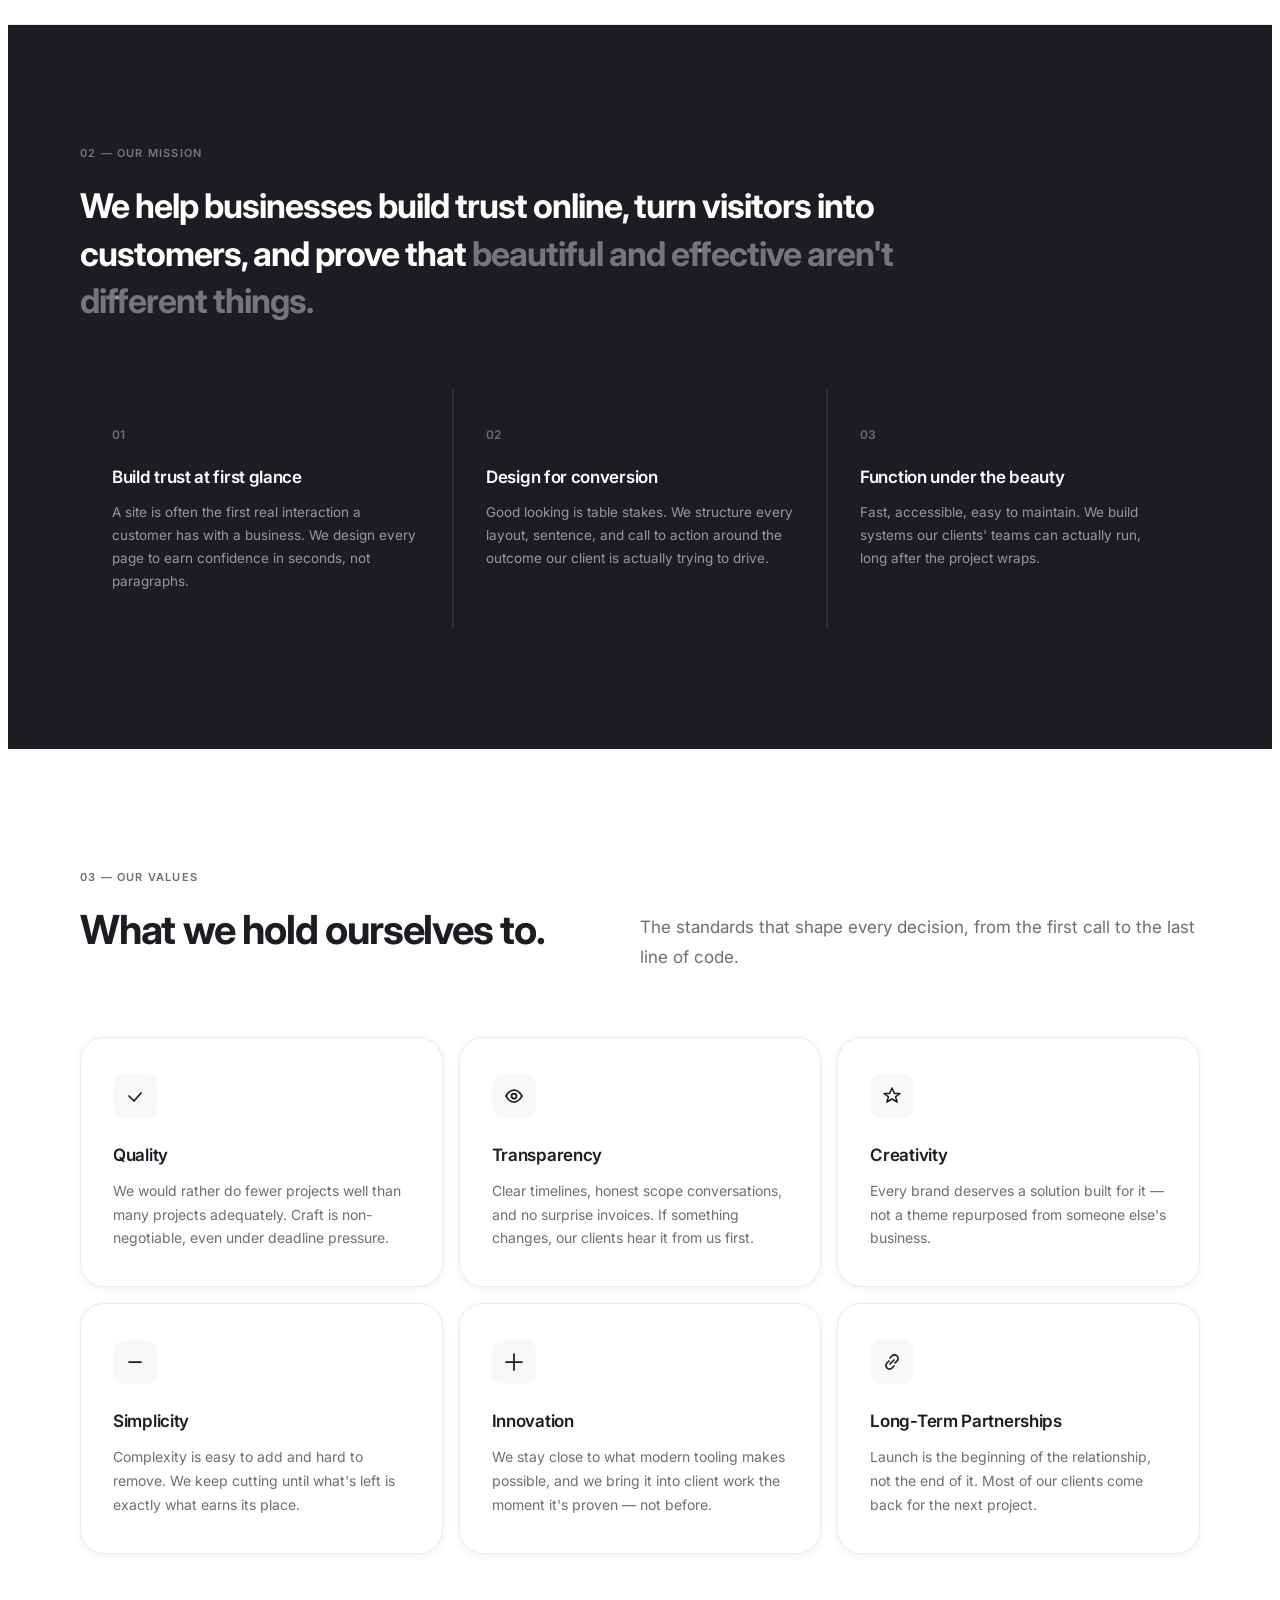
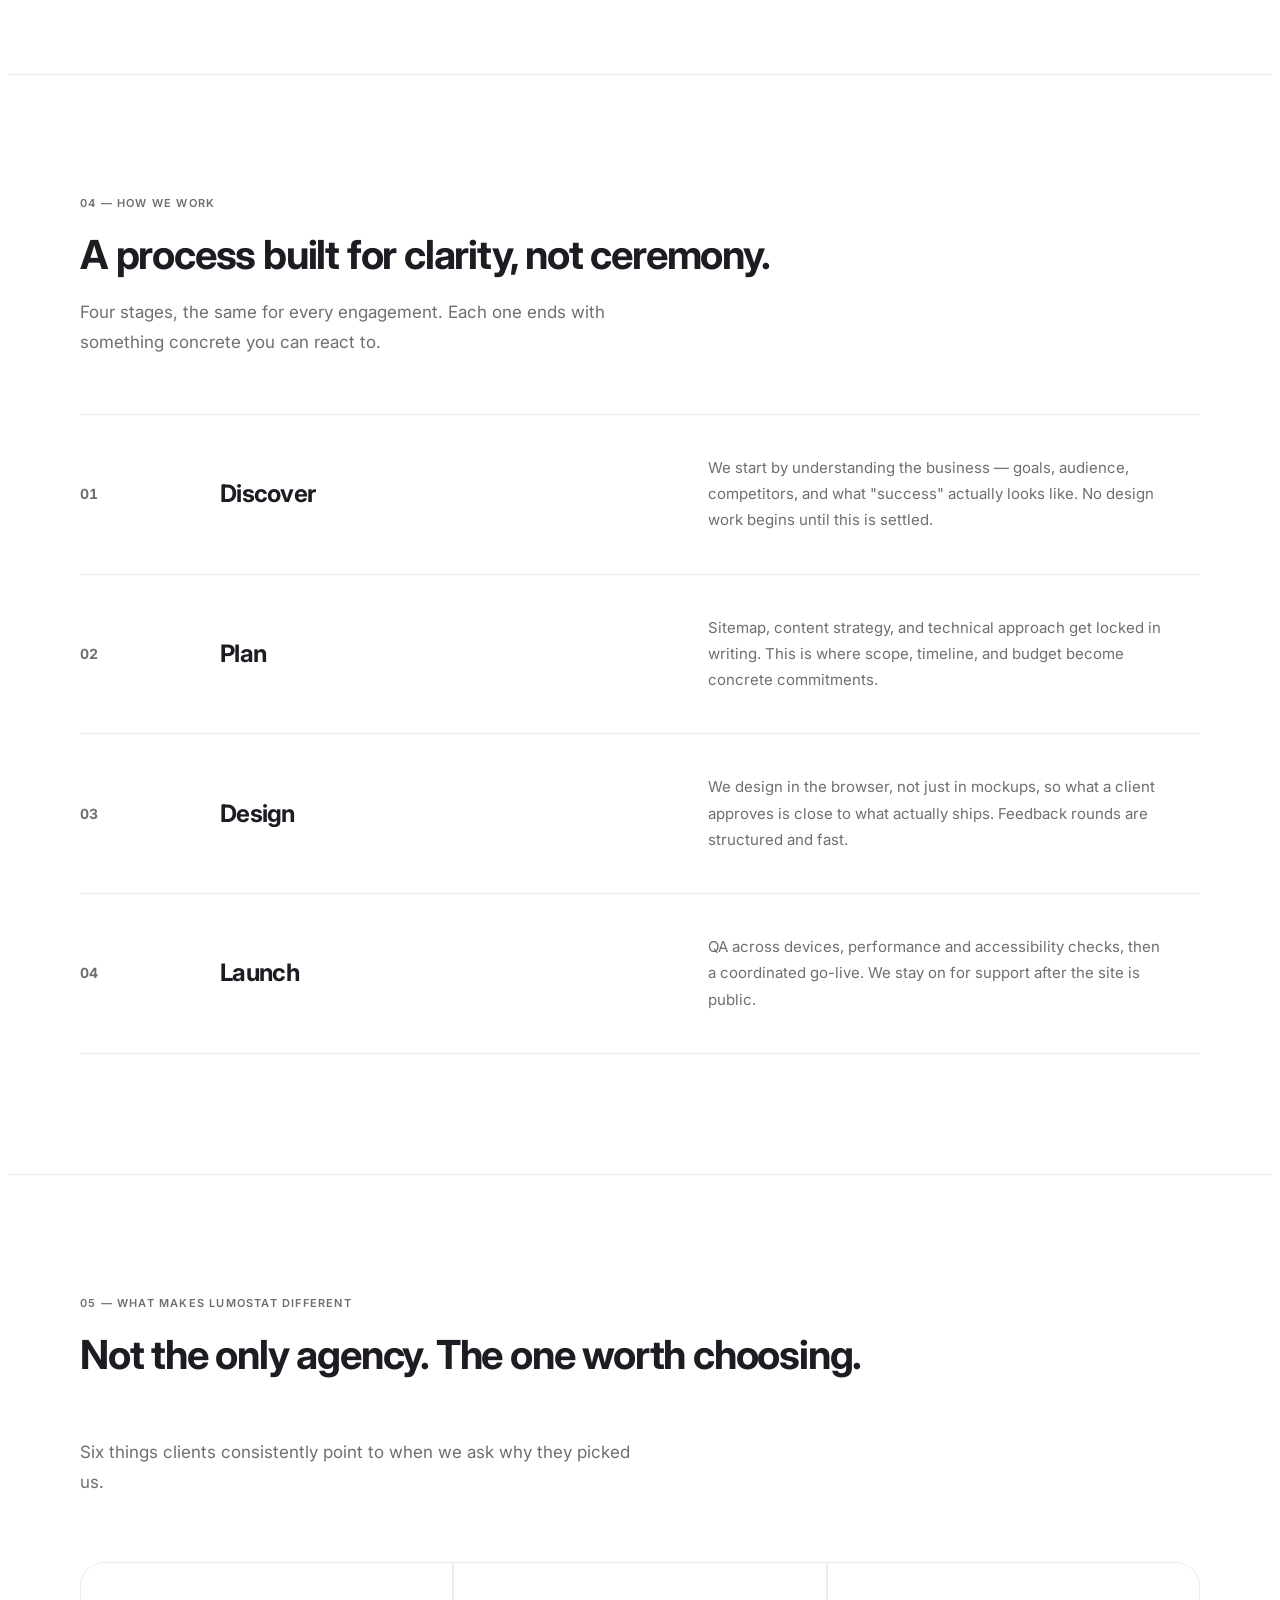
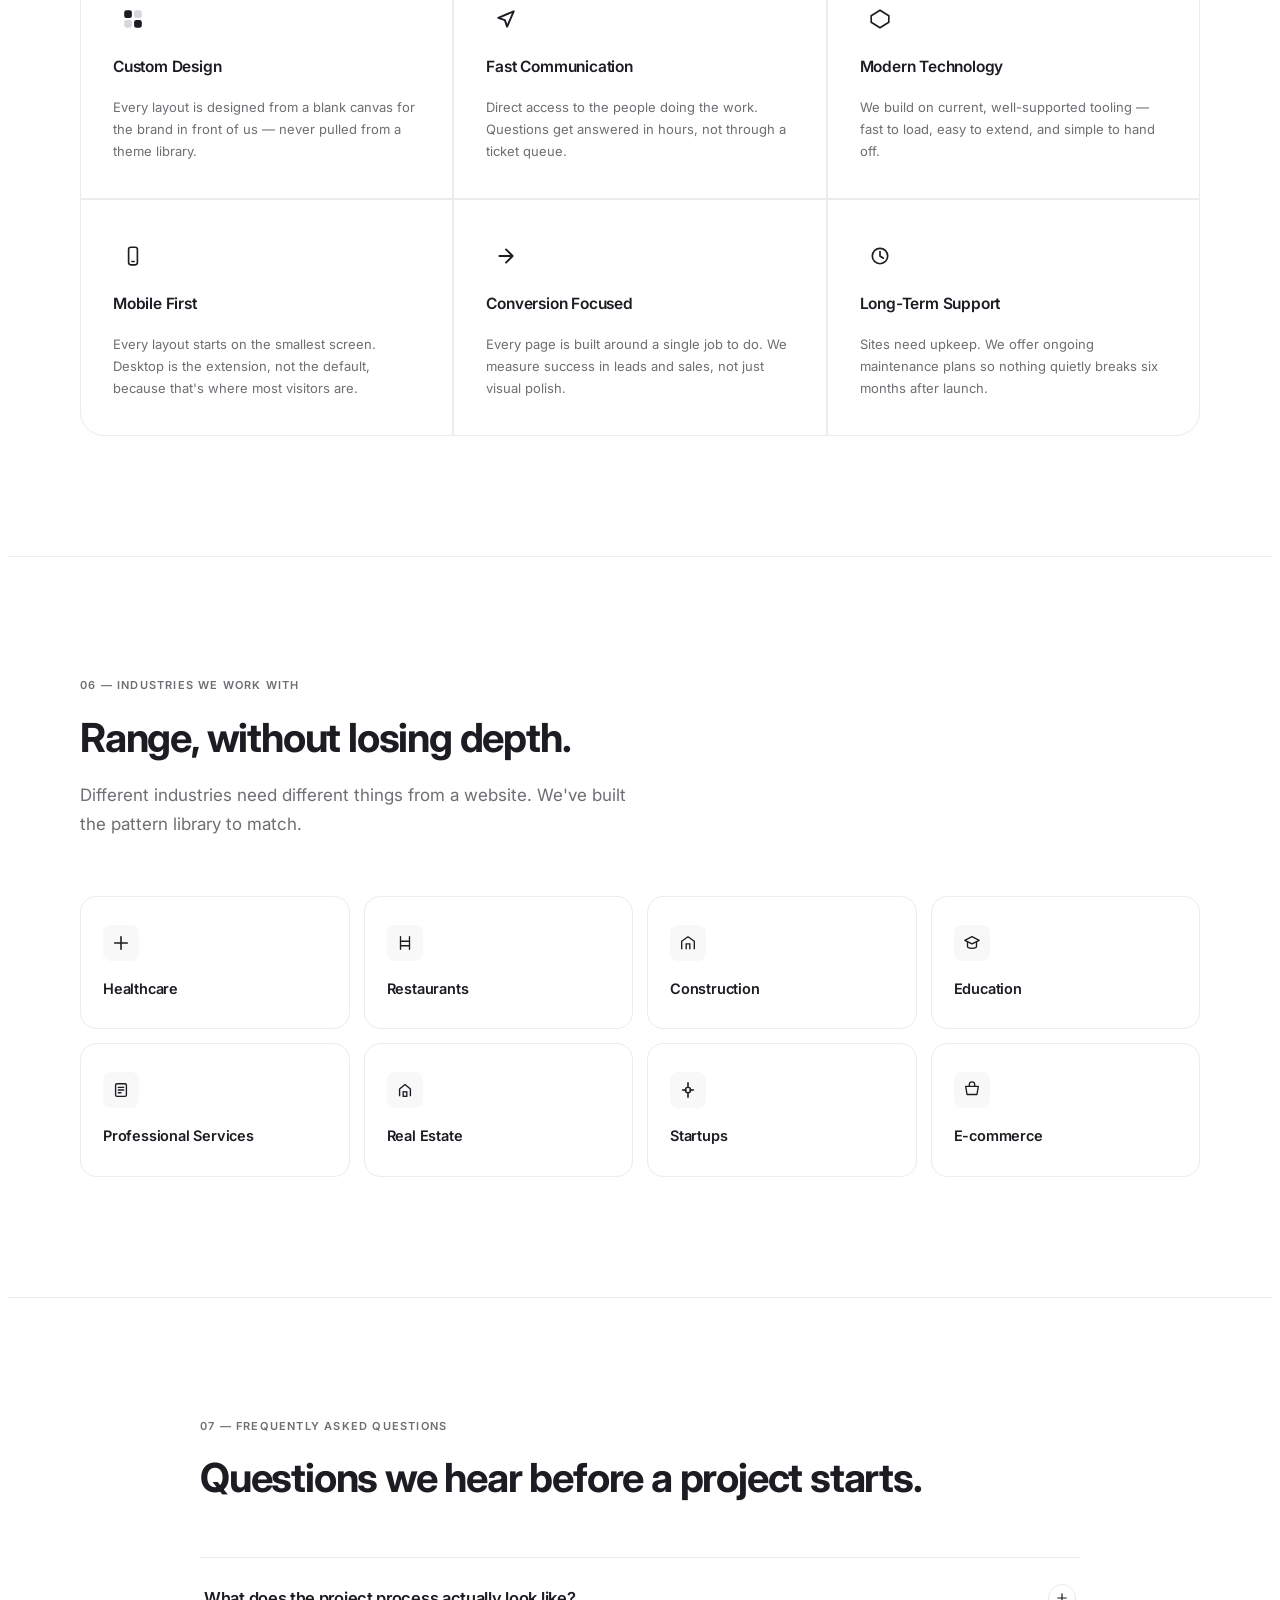
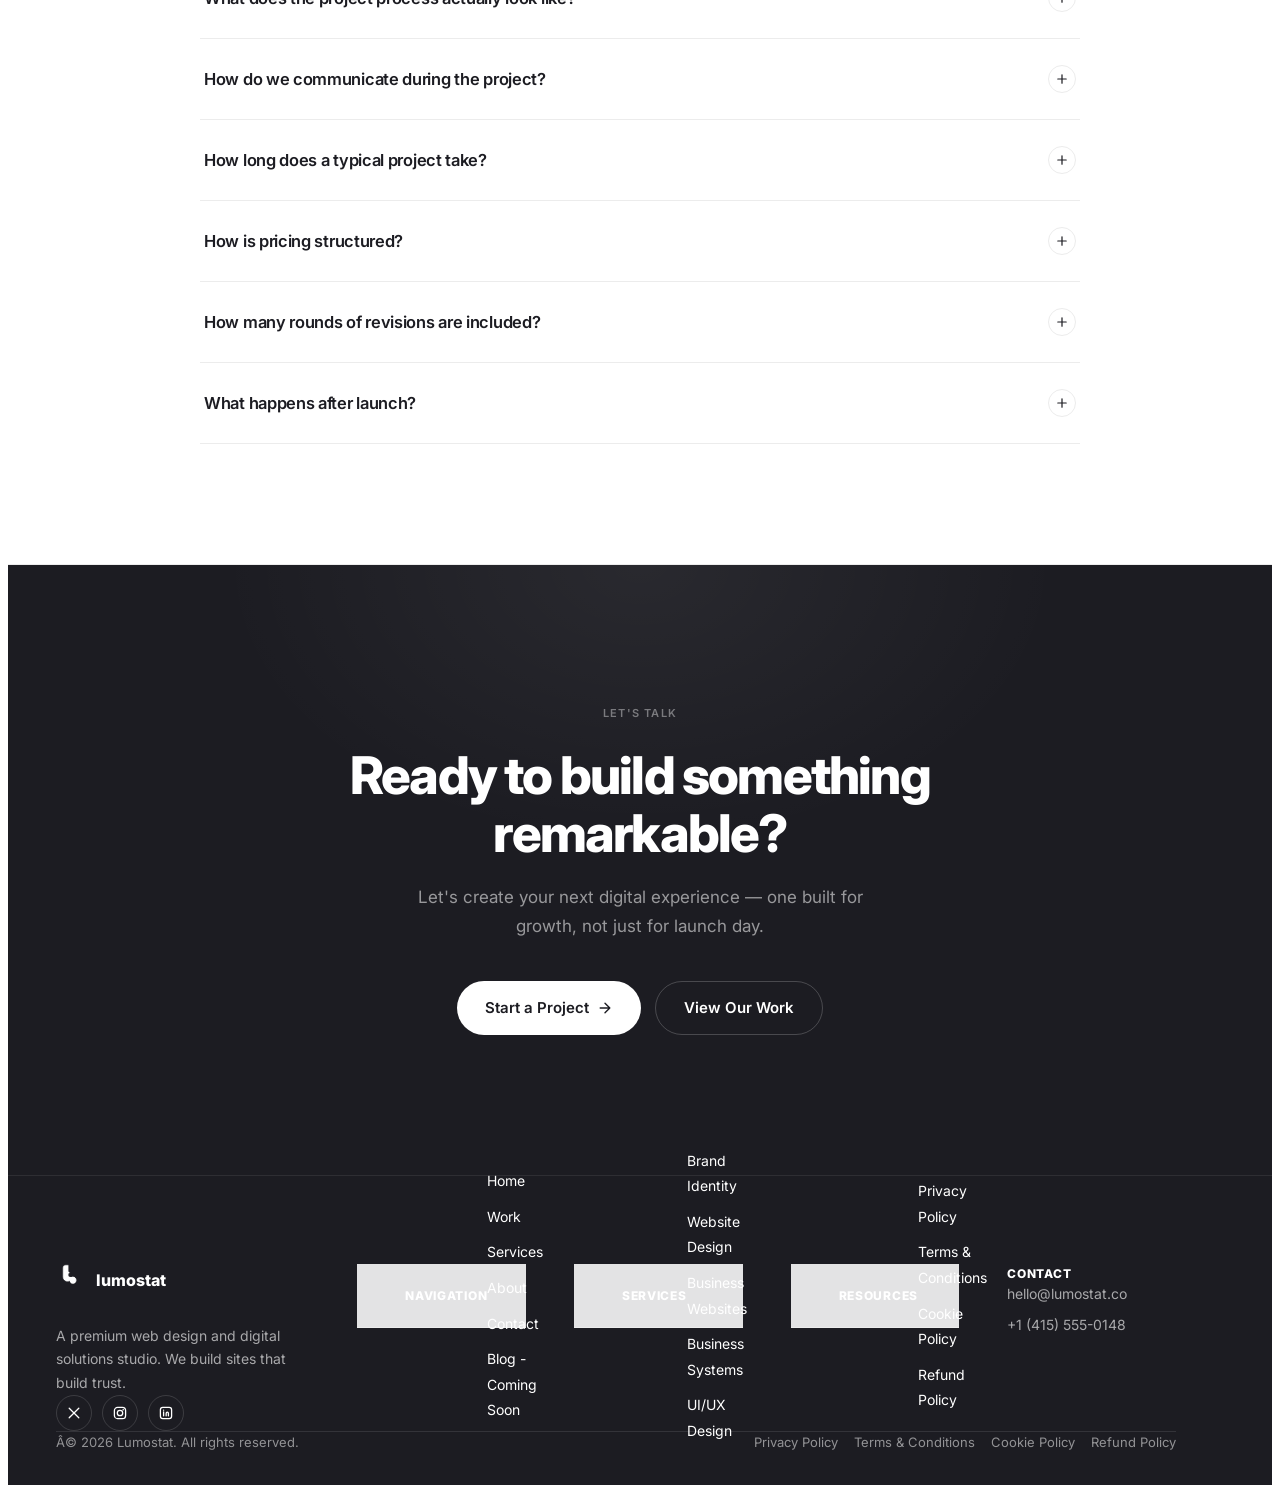
==== commit cffe34a2: "Create about.html" ====
--- a/about.html
+++ b/about.html
@@ -7,546 +7,54 @@
 <meta name="description" content="Lumostat is a premium web design and digital solutions agency. We build custom websites and products for ambitious businesses. Learn who we are and how we work.">
 <link rel="preconnect" href="https://fonts.googleapis.com">
 <link href="https://fonts.googleapis.com/css2?family=Inter:wght@300;400;500;600;700;800;900&display=swap" rel="stylesheet">
-<style>
-  /* ============================================================
-     DESIGN SYSTEM — shared tokens & base components
-     Reused verbatim from the Lumostat brand guide / homepage.
-     ============================================================ */
-  *, *::before, *::after { box-sizing: border-box; margin: 0; padding: 0; }
-
-  :root {
-    --color-primary:    #1C1C22;
-    --color-secondary:  #D8D8DC;
-    --color-bg:         #FFFFFF;
-    --color-surface:    #F8F8F8;
-    --color-border:     #ECECEC;
-    --color-text-1:     #1C1C22;
-    --color-text-2:     #6E6E73;
-    --color-success:    #2FA772;
-    --color-error:      #E5484D;
-
-    --font: 'Inter', -apple-system, BlinkMacSystemFont, sans-serif;
-
-    --radius-xs:  4px;
-    --radius-sm:  8px;
-    --radius-md:  12px;
-    --radius-lg:  16px;
-    --radius-xl:  24px;
-    --radius-2xl: 32px;
-    --radius-full: 9999px;
-
-    --shadow-xs:  0 1px 2px rgba(0,0,0,.04);
-    --shadow-sm:  0 2px 8px rgba(0,0,0,.06);
-    --shadow-md:  0 4px 16px rgba(0,0,0,.08);
-    --shadow-lg:  0 8px 32px rgba(0,0,0,.10);
-    --shadow-xl:  0 16px 48px rgba(0,0,0,.12);
-    --shadow-2xl: 0 24px 64px rgba(0,0,0,.14);
-  }
-
-  html { scroll-behavior: smooth; }
-
-  @media (prefers-reduced-motion: reduce) {
-    html { scroll-behavior: auto; }
-    *, *::before, *::after {
-      animation-duration: 0.001ms !important;
-      animation-iteration-count: 1 !important;
-      transition-duration: 0.001ms !important;
-      scroll-behavior: auto !important;
-    }
-  }
-
-  body {
-    font-family: var(--font);
-    background: var(--color-bg);
-    color: var(--color-text-1);
-    line-height: 1.6;
-    -webkit-font-smoothing: antialiased;
-  }
-
-  a { color: inherit; }
-  img { max-width: 100%; display: block; }
-
-  :focus-visible {
-    outline: 3px solid rgba(28,28,34,.35);
-    outline-offset: 3px;
-    border-radius: var(--radius-xs);
-  }
-
-  .visually-hidden {
-    position: absolute; width: 1px; height: 1px;
-    padding: 0; margin: -1px; overflow: hidden;
-    clip: rect(0,0,0,0); white-space: nowrap; border: 0;
-  }
-
-  /* ── NAV ─────────────────────────────────────────── */
-  nav {
-    position: sticky; top: 0; z-index: 100;
-    background: rgba(255,255,255,.88);
-    backdrop-filter: saturate(180%) blur(20px);
-    -webkit-backdrop-filter: saturate(180%) blur(20px);
-    border-bottom: 1px solid var(--color-border);
-    padding: 0 48px;
-    height: 64px;
-    display: flex; align-items: center; justify-content: space-between;
-  }
-  .nav-inner {
-    max-width: 1280px; margin: 0 auto; width: 100%;
-    display: flex; align-items: center; justify-content: space-between;
-  }
-  .nav-brand {
-    display: flex; align-items: center; gap: 10px;
-    font-size: 15px; font-weight: 700; letter-spacing: -.3px;
-    color: var(--color-text-1); text-decoration: none;
-  }
-  .nav-brand img { width: 22px; height: 22px; }
-  .nav-links {
-    display: flex; align-items: center; gap: 32px; list-style: none;
-  }
-  .nav-links a {
-    font-size: 13px; font-weight: 500; color: var(--color-text-2);
-    text-decoration: none; letter-spacing: -.1px;
-    transition: color .15s;
-    position: relative;
-  }
-  .nav-links a:hover { color: var(--color-text-1); }
-  .nav-links a.active { color: var(--color-text-1); }
-  .nav-links a.active::after {
-    content: ''; position: absolute; left: 0; right: 0; bottom: -22px;
-    height: 2px; background: var(--color-primary);
-  }
-  .nav-soon {
-    font-size: 10px; font-weight: 600; letter-spacing: .3px;
-    color: var(--color-text-2); border: 1px solid var(--color-border);
-    border-radius: var(--radius-full); padding: 1px 7px; margin-left: 6px;
-    vertical-align: middle;
-  }
-  .nav-cta { display: flex; align-items: center; gap: 20px; }
-  .nav-toggle {
-    display: none; width: 40px; height: 40px; border-radius: var(--radius-md);
-    border: 1px solid var(--color-border); background: var(--color-bg);
-    align-items: center; justify-content: center; cursor: pointer;
-  }
-
-  /* ── BUTTONS ─────────────────────────────────────── */
-  .btn {
-    display: inline-flex; align-items: center; justify-content: center; gap: 8px;
-    font-family: var(--font); font-weight: 600; cursor: pointer;
-    border: none; text-decoration: none; transition: all .15s;
-    white-space: nowrap;
-  }
-  .btn-lg  { padding: 14px 28px; font-size: 15px; border-radius: var(--radius-full); }
-  .btn-md  { padding: 10px 20px; font-size: 14px; border-radius: var(--radius-full); }
-  .btn-sm  { padding: 7px 14px;  font-size: 12px; border-radius: var(--radius-full); }
-
-  .btn-primary { background: var(--color-primary); color: #fff; }
-  .btn-primary:hover { background: #2e2e36; transform: translateY(-1px); }
-  .btn-secondary { background: var(--color-surface); color: var(--color-text-1); border: 1px solid var(--color-border); }
-  .btn-secondary:hover { background: var(--color-border); }
-  .btn-ghost { background: transparent; color: var(--color-text-1); border: 1px solid var(--color-border); }
-  .btn-ghost:hover { background: var(--color-surface); }
-  .btn-ghost-white { background: transparent; color: #fff; border: 1px solid rgba(255,255,255,.2); }
-  .btn-ghost-white:hover { background: rgba(255,255,255,.08); }
-  .btn-white { background: #fff; color: var(--color-primary); }
-  .btn-white:hover { background: rgba(255,255,255,.9); transform: translateY(-1px); }
-  .btn svg { flex-shrink: 0; transition: transform .15s; }
-  .btn:hover svg.arrow { transform: translateX(3px); }
-
-  /* ── SECTION LAYOUT ──────────────────────────────── */
-  section {
-    padding: 120px 48px;
-    border-bottom: 1px solid var(--color-border);
-  }
-  .section-inner { max-width: 1120px; margin: 0 auto; }
-  .section-inner.narrow { max-width: 880px; }
-
-  .section-label {
-    font-size: 11px; font-weight: 600; letter-spacing: 1.2px;
-    text-transform: uppercase; color: var(--color-text-2);
-    margin-bottom: 20px;
-    display: flex; align-items: center; gap: 12px;
-  }
-
-  .section-title {
-    font-size: clamp(28px, 3.6vw, 40px); font-weight: 700; letter-spacing: -1.2px;
-    line-height: 1.15; margin-bottom: 20px;
-  }
-  .section-desc {
-    font-size: 17px; color: var(--color-text-2);
-    max-width: 560px; line-height: 1.75;
-  }
-
-  .section-head {
-    display: flex; justify-content: space-between; align-items: flex-end;
-    gap: 40px; margin-bottom: 64px; flex-wrap: wrap;
-  }
-
-  /* ── REVEAL ANIMATION ────────────────────────────── */
-  .reveal {
-    opacity: 0; transform: translateY(28px);
-    transition: opacity .7s cubic-bezier(.16,1,.3,1), transform .7s cubic-bezier(.16,1,.3,1);
-  }
-  .reveal.is-visible { opacity: 1; transform: translateY(0); }
-  .reveal-delay-1 { transition-delay: .08s; }
-  .reveal-delay-2 { transition-delay: .16s; }
-  .reveal-delay-3 { transition-delay: .24s; }
-  .reveal-delay-4 { transition-delay: .32s; }
-
-  /* ============================================================
-     PAGE-SPECIFIC STYLES — about.html
-     ============================================================ */
-
-  /* ── HERO ────────────────────────────────────────── */
-  .about-hero {
-    padding: 96px 48px 88px;
-    border-bottom: 1px solid var(--color-border);
-    background:
-      radial-gradient(720px 360px at 82% -10%, rgba(28,28,34,.045), transparent 65%);
-  }
-  .about-hero-inner {
-    max-width: 1120px; margin: 0 auto;
-    display: grid; grid-template-columns: 1.3fr 0.7fr; gap: 64px; align-items: end;
-  }
-  .about-hero-eyebrow {
-    font-size: 11px; font-weight: 600; letter-spacing: 1.4px;
-    text-transform: uppercase; color: var(--color-text-2);
-    margin-bottom: 28px;
-    display: flex; align-items: center; gap: 10px;
-  }
-  .about-hero-eyebrow .dot {
-    width: 6px; height: 6px; border-radius: 50%; background: var(--color-secondary);
-  }
-  .about-hero-title {
-    font-size: clamp(40px, 5.4vw, 68px);
-    font-weight: 800; letter-spacing: -2.6px; line-height: 1.06;
-    color: var(--color-text-1);
-    margin-bottom: 28px;
-  }
-  .about-hero-sub {
-    font-size: 18px; font-weight: 400; color: var(--color-text-2);
-    max-width: 460px; line-height: 1.75; letter-spacing: -.2px;
-    margin-bottom: 36px;
-  }
-  .about-hero-cta { display: flex; gap: 14px; flex-wrap: wrap; }
-  .about-hero-stats {
-    display: flex; flex-direction: column; gap: 28px;
-    border-left: 1px solid var(--color-border); padding-left: 40px;
-  }
-  .about-hero-stat-num {
-    font-size: 32px; font-weight: 800; letter-spacing: -1.2px; line-height: 1;
-    margin-bottom: 6px;
-  }
-  .about-hero-stat-label {
-    font-size: 12px; color: var(--color-text-2); font-weight: 500; letter-spacing: -.1px;
-  }
-
-  /* ── STORY ───────────────────────────────────────── */
-  .story-grid {
-    display: grid; grid-template-columns: 0.85fr 1.15fr; gap: 72px; align-items: start;
-  }
-  .story-copy p {
-    font-size: 16px; color: var(--color-text-2); line-height: 1.85;
-    margin-bottom: 20px;
-  }
-  .story-copy p:last-child { margin-bottom: 0; }
-  .story-copy strong { color: var(--color-text-1); font-weight: 600; }
-  .story-signature {
-    margin-top: 32px; padding-top: 28px; border-top: 1px solid var(--color-border);
-    display: flex; align-items: center; gap: 14px;
-  }
-  .story-signature-mark {
-    width: 40px; height: 40px; border-radius: var(--radius-md);
-    background: var(--color-surface); display: flex; align-items: center; justify-content: center;
-  }
-  .story-signature-mark img { width: 18px; height: 18px; }
-  .story-signature-name { font-size: 13px; font-weight: 600; }
-  .story-signature-role { font-size: 12px; color: var(--color-text-2); }
-
-  /* ── MISSION ─────────────────────────────────────── */
-  .mission-section {
-    background: var(--color-primary); color: #fff; border-bottom: none;
-  }
-  .mission-section .section-label { color: rgba(255,255,255,.4); }
-  .mission-section .section-label::after { background: rgba(255,255,255,.12); }
-  .mission-statement {
-    font-size: clamp(24px, 3vw, 34px); font-weight: 700; letter-spacing: -1px;
-    line-height: 1.4; max-width: 880px; margin-bottom: 64px;
-  }
-  .mission-statement em {
-    font-style: normal; color: rgba(255,255,255,.4);
-  }
-  .mission-pillars {
-    display: grid; grid-template-columns: repeat(3, 1fr); gap: 2px;
-    background: rgba(255,255,255,.08); border-radius: var(--radius-xl); overflow: hidden;
-  }
-  .mission-pillar {
-    background: #1C1C22; padding: 36px 32px;
-  }
-  .mission-pillar-num {
-    font-size: 12px; font-weight: 600; color: rgba(255,255,255,.35);
-    letter-spacing: .4px; margin-bottom: 20px;
-  }
-  .mission-pillar-title {
-    font-size: 17px; font-weight: 600; letter-spacing: -.3px; margin-bottom: 10px;
-  }
-  .mission-pillar-desc {
-    font-size: 13.5px; color: rgba(255,255,255,.55); line-height: 1.7;
-  }
-
-  /* ── VALUES ──────────────────────────────────────── */
-  .values-grid {
-    display: grid; grid-template-columns: repeat(3, 1fr); gap: 16px;
-  }
-  .value-card {
-    background: var(--color-bg);
-    border: 1px solid var(--color-border);
-    border-radius: var(--radius-xl);
-    padding: 36px 32px;
-    box-shadow: var(--shadow-sm);
-    transition: box-shadow .25s, transform .25s, border-color .25s;
-  }
-  .value-card:hover {
-    box-shadow: var(--shadow-lg);
-    transform: translateY(-3px);
-    border-color: rgba(28,28,34,.12);
-  }
-  .value-icon {
-    width: 44px; height: 44px; border-radius: var(--radius-md);
-    background: var(--color-surface); display: flex; align-items: center;
-    justify-content: center; margin-bottom: 24px;
-  }
-  .value-title { font-size: 17px; font-weight: 600; letter-spacing: -.3px; margin-bottom: 10px; }
-  .value-desc { font-size: 14px; color: var(--color-text-2); line-height: 1.7; }
-
-  /* ── PROCESS ─────────────────────────────────────── */
-  .process-list {
-    display: flex; flex-direction: column;
-    border-top: 1px solid var(--color-border);
-  }
-  .process-step {
-    display: grid; grid-template-columns: 100px 1fr 1.1fr; gap: 40px;
-    align-items: center;
-    padding: 40px 0;
-    border-bottom: 1px solid var(--color-border);
-  }
-  .process-num {
-    font-size: 14px; font-weight: 700; color: var(--color-text-2);
-    font-variant-numeric: tabular-nums; letter-spacing: -.2px;
-  }
-  .process-name {
-    font-size: 24px; font-weight: 700; letter-spacing: -.7px;
-  }
-  .process-desc {
-    font-size: 15px; color: var(--color-text-2); line-height: 1.75;
-    max-width: 460px;
-  }
-
-  /* ── DIFFERENTIATORS ─────────────────────────────── */
-  .diff-grid {
-    display: grid; grid-template-columns: repeat(3, 1fr); gap: 2px;
-    background: var(--color-border); border: 1px solid var(--color-border);
-    border-radius: var(--radius-xl); overflow: hidden;
-  }
-  .diff-item {
-    background: var(--color-bg); padding: 36px 32px;
-    display: flex; flex-direction: column; gap: 16px;
-    transition: background .2s;
-  }
-  .diff-item:hover { background: var(--color-surface); }
-  .diff-icon {
-    width: 40px; height: 40px; display: flex; align-items: center; justify-content: center;
-  }
-  .diff-title { font-size: 15.5px; font-weight: 600; letter-spacing: -.2px; }
-  .diff-desc { font-size: 13px; color: var(--color-text-2); line-height: 1.7; }
-
-  /* ── INDUSTRIES ──────────────────────────────────── */
-  .industries-grid {
-    display: grid; grid-template-columns: repeat(4, 1fr); gap: 14px;
-  }
-  .industry-card {
-    border: 1px solid var(--color-border); border-radius: var(--radius-lg);
-    padding: 28px 22px; background: var(--color-bg);
-    display: flex; flex-direction: column; gap: 16px;
-    transition: box-shadow .2s, transform .2s, border-color .2s;
-  }
-  .industry-card:hover {
-    box-shadow: var(--shadow-md); transform: translateY(-2px);
-    border-color: rgba(28,28,34,.14);
-  }
-  .industry-icon {
-    width: 36px; height: 36px; display: flex; align-items: center; justify-content: center;
-    background: var(--color-surface); border-radius: var(--radius-sm);
-  }
-  .industry-name { font-size: 14.5px; font-weight: 600; letter-spacing: -.2px; }
-
-  /* ── FAQ ─────────────────────────────────────────── */
-  .faq-list {
-    border-top: 1px solid var(--color-border);
-  }
-  .faq-item {
-    border-bottom: 1px solid var(--color-border);
-  }
-  .faq-question {
-    width: 100%; text-align: left; background: none; border: none; cursor: pointer;
-    font-family: var(--font);
-    display: flex; align-items: center; justify-content: space-between; gap: 24px;
-    padding: 26px 4px; font-size: 16.5px; font-weight: 600; letter-spacing: -.3px;
-    color: var(--color-text-1);
-  }
-  .faq-icon {
-    width: 28px; height: 28px; border-radius: 50%; border: 1px solid var(--color-border);
-    display: flex; align-items: center; justify-content: center; flex-shrink: 0;
-    transition: transform .3s cubic-bezier(.16,1,.3,1), background .2s;
-  }
-  .faq-icon svg { transition: transform .3s cubic-bezier(.16,1,.3,1); }
-  .faq-item[data-open="true"] .faq-icon { background: var(--color-primary); border-color: var(--color-primary); }
-  .faq-item[data-open="true"] .faq-icon svg { transform: rotate(45deg); stroke: #fff; }
-  .faq-answer {
-    max-height: 0; overflow: hidden;
-    transition: max-height .35s cubic-bezier(.16,1,.3,1);
-  }
-  .faq-answer-inner {
-    padding: 0 4px 28px; font-size: 15px; color: var(--color-text-2);
-    line-height: 1.8; max-width: 760px;
-  }
-
-  /* ── FINAL CTA ───────────────────────────────────── */
-  .final-cta {
-    background: var(--color-primary); color: #fff;
-    border-bottom: none;
-    text-align: center;
-    padding: 140px 48px;
-    position: relative; overflow: hidden;
-  }
-  .final-cta::before {
-    content: '';
-    position: absolute; inset: 0;
-    background: radial-gradient(600px 400px at 50% 0%, rgba(255,255,255,.06), transparent 70%);
-    pointer-events: none;
-  }
-  .final-cta-inner { max-width: 720px; margin: 0 auto; position: relative; }
-  .final-cta-eyebrow {
-    font-size: 11px; font-weight: 600; letter-spacing: 1.2px; text-transform: uppercase;
-    color: rgba(255,255,255,.4); margin-bottom: 24px;
-  }
-  .final-cta-title {
-    font-size: clamp(32px, 4.6vw, 52px); font-weight: 800; letter-spacing: -1.8px;
-    line-height: 1.12; margin-bottom: 20px;
-  }
-  .final-cta-sub {
-    font-size: 17px; color: rgba(255,255,255,.55); line-height: 1.7;
-    max-width: 480px; margin: 0 auto 40px;
-  }
-  .final-cta-actions { display: flex; gap: 14px; justify-content: center; flex-wrap: wrap; }
-
-  /* ── FOOTER ──────────────────────────────────────── */
-  footer {
-    background: var(--color-primary); color: #fff;
-    padding: 88px 48px 32px;
-  }
-  .footer-inner { max-width: 1280px; margin: 0 auto; }
-  .footer-top {
-    display: grid; grid-template-columns: 1.4fr repeat(3, 1fr); gap: 48px;
-    padding-bottom: 64px; border-bottom: 1px solid rgba(255,255,255,.08);
-  }
-  .footer-brand-block { display: flex; flex-direction: column; gap: 18px; }
-  .footer-brand {
-    display: flex; align-items: center; gap: 10px;
-    font-size: 16px; font-weight: 700; letter-spacing: -.3px;
-  }
-  .footer-brand img { width: 22px; height: 22px; }
-  .footer-tagline {
-    font-size: 13.5px; color: rgba(255,255,255,.45); line-height: 1.7; max-width: 260px;
-  }
-  .footer-social { display: flex; gap: 10px; margin-top: 8px; }
-  .footer-social a {
-    width: 34px; height: 34px; border-radius: 50%;
-    border: 1px solid rgba(255,255,255,.14);
-    display: flex; align-items: center; justify-content: center;
-    text-decoration: none; transition: background .15s, border-color .15s;
-  }
-  .footer-social a:hover { background: rgba(255,255,255,.08); border-color: rgba(255,255,255,.3); }
-  .footer-col-title {
-    font-size: 11px; font-weight: 600; letter-spacing: .8px; text-transform: uppercase;
-    color: rgba(255,255,255,.35); margin-bottom: 20px;
-  }
-  .footer-col ul { list-style: none; display: flex; flex-direction: column; gap: 12px; }
-  .footer-col a {
-    font-size: 13.5px; color: rgba(255,255,255,.65); text-decoration: none; transition: color .15s;
-  }
-  .footer-col a:hover { color: #fff; }
-  .footer-bottom {
-    padding-top: 28px; display: flex; align-items: center; justify-content: space-between;
-    flex-wrap: wrap; gap: 12px;
-  }
-  .footer-copyright { font-size: 12.5px; color: rgba(255,255,255,.35); }
-  .footer-legal { display: flex; gap: 24px; flex-wrap: wrap; list-style: none; }
-  .footer-legal a { font-size: 12.5px; color: rgba(255,255,255,.35); text-decoration: none; transition: color .15s; }
-  .footer-legal a:hover { color: rgba(255,255,255,.7); }
-
-  /* ── RESPONSIVE ──────────────────────────────────── */
-  @media (max-width: 1024px) {
-    .about-hero-inner { grid-template-columns: 1fr; gap: 40px; }
-    .about-hero-stats {
-      flex-direction: row; border-left: none; border-top: 1px solid var(--color-border);
-      padding-left: 0; padding-top: 32px; gap: 40px;
-    }
-    .story-grid { grid-template-columns: 1fr; gap: 40px; }
-    .mission-pillars { grid-template-columns: 1fr; }
-    .values-grid { grid-template-columns: repeat(2, 1fr); }
-    .diff-grid { grid-template-columns: repeat(2, 1fr); }
-    .industries-grid { grid-template-columns: repeat(3, 1fr); }
-    .process-step { grid-template-columns: 60px 1fr; }
-    .process-desc { grid-column: 2 / 3; max-width: none; }
-    .footer-top { grid-template-columns: 1fr 1fr; gap: 40px; }
-  }
-
-  @media (max-width: 768px) {
-    nav { padding: 0 20px; }
-    .nav-links { display: none; }
-    .nav-toggle { display: flex; }
-    .about-hero, section { padding: 64px 20px; }
-    .about-hero-stats { flex-direction: column; gap: 24px; }
-    .values-grid { grid-template-columns: 1fr; }
-    .diff-grid { grid-template-columns: 1fr; }
-    .industries-grid { grid-template-columns: repeat(2, 1fr); }
-    .section-head { flex-direction: column; align-items: flex-start; gap: 16px; }
-    .footer-top { grid-template-columns: 1fr; gap: 40px; }
-    .footer-bottom { flex-direction: column; align-items: flex-start; }
-    footer { padding: 64px 20px 32px; }
-    .final-cta { padding: 88px 20px; }
-  }
-</style>
+<link rel="stylesheet" href="css/style.css">
 </head>
-<body>
-
-<!-- ============================================================
-     NAV — shared site navigation
-     ============================================================ -->
-<nav>
-  <div class="nav-inner">
-    <a class="nav-brand" href="index.html">
-      <img src="assets/logo.png" alt="Lumostat">
-      Lumostat
+<body data-page="about">
+<!-- ============================================================
+     GLOBAL HEADER
+     ============================================================ -->
+<header class="global-site-header" data-global-header>
+  <div class="global-nav-shell">
+    <a href="index.html" class="global-nav-brand" aria-label="Lumostat home">
+      <img src="[data-uri]